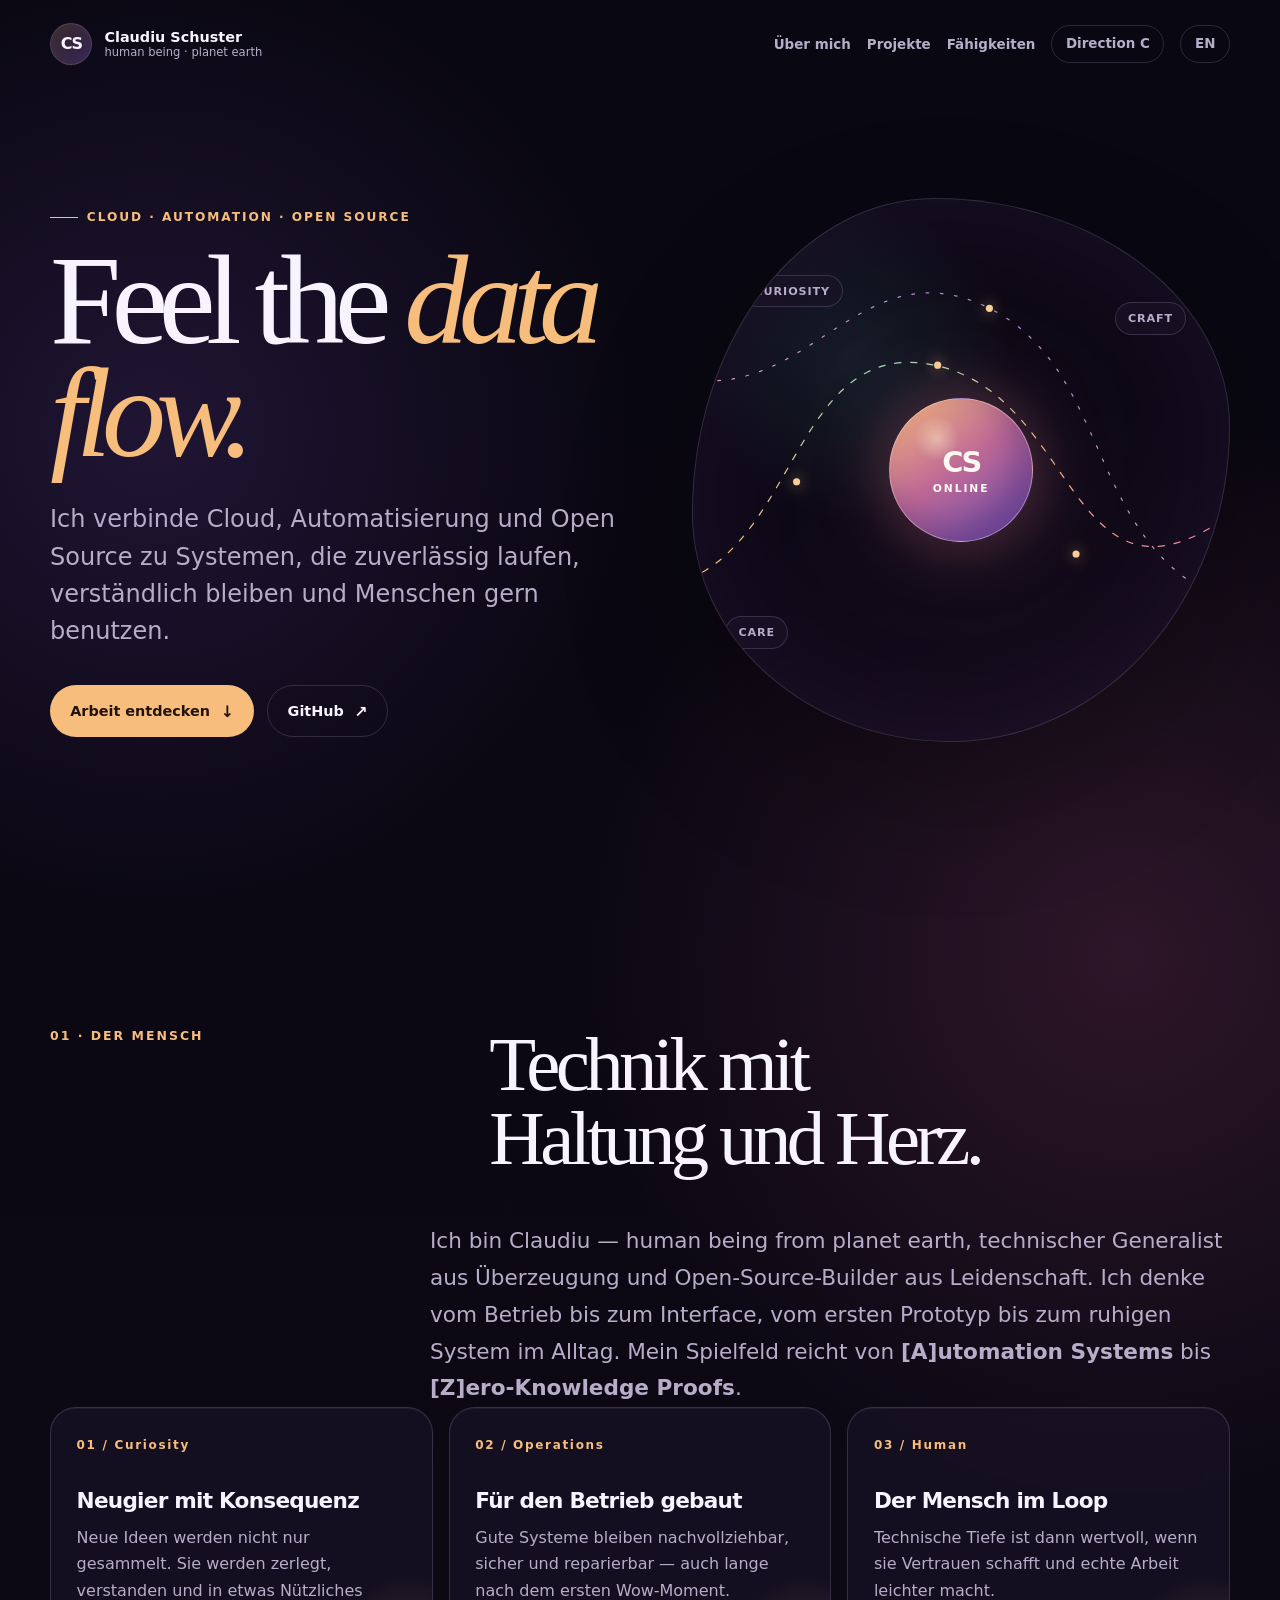
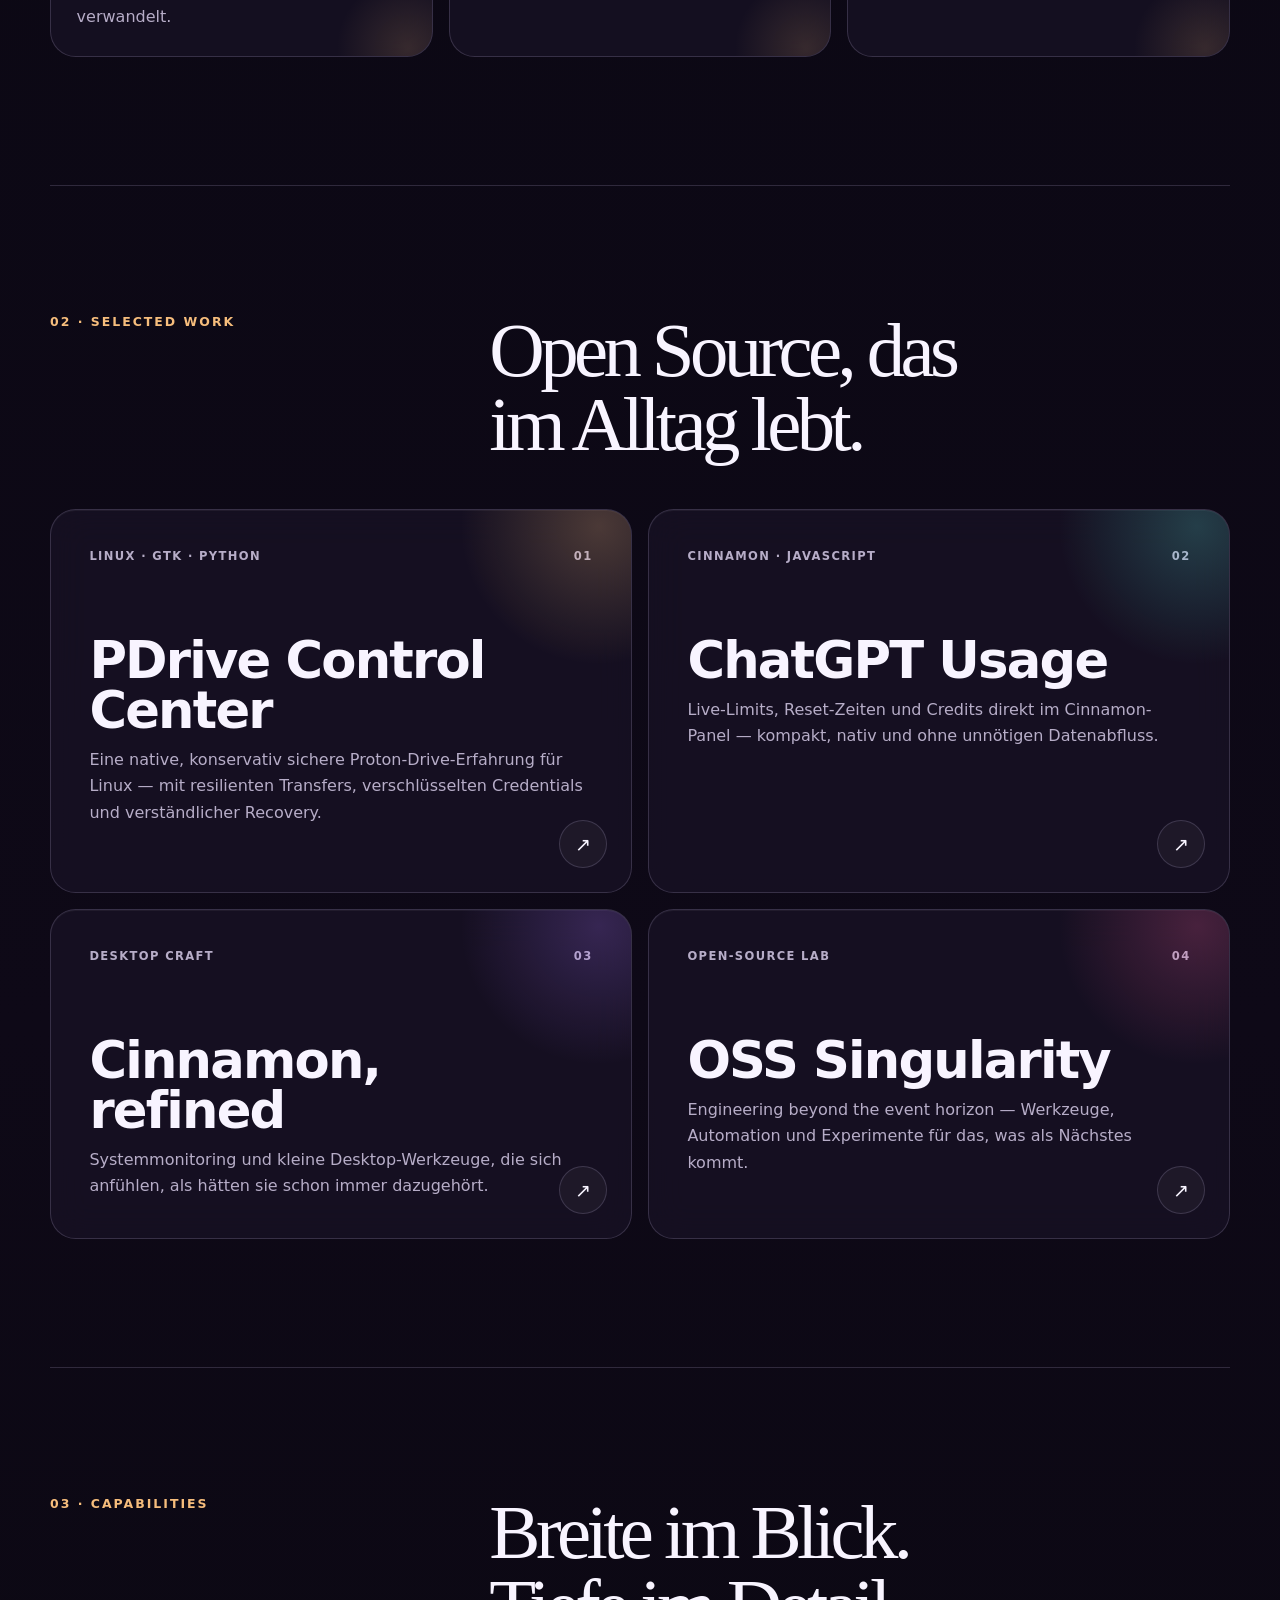
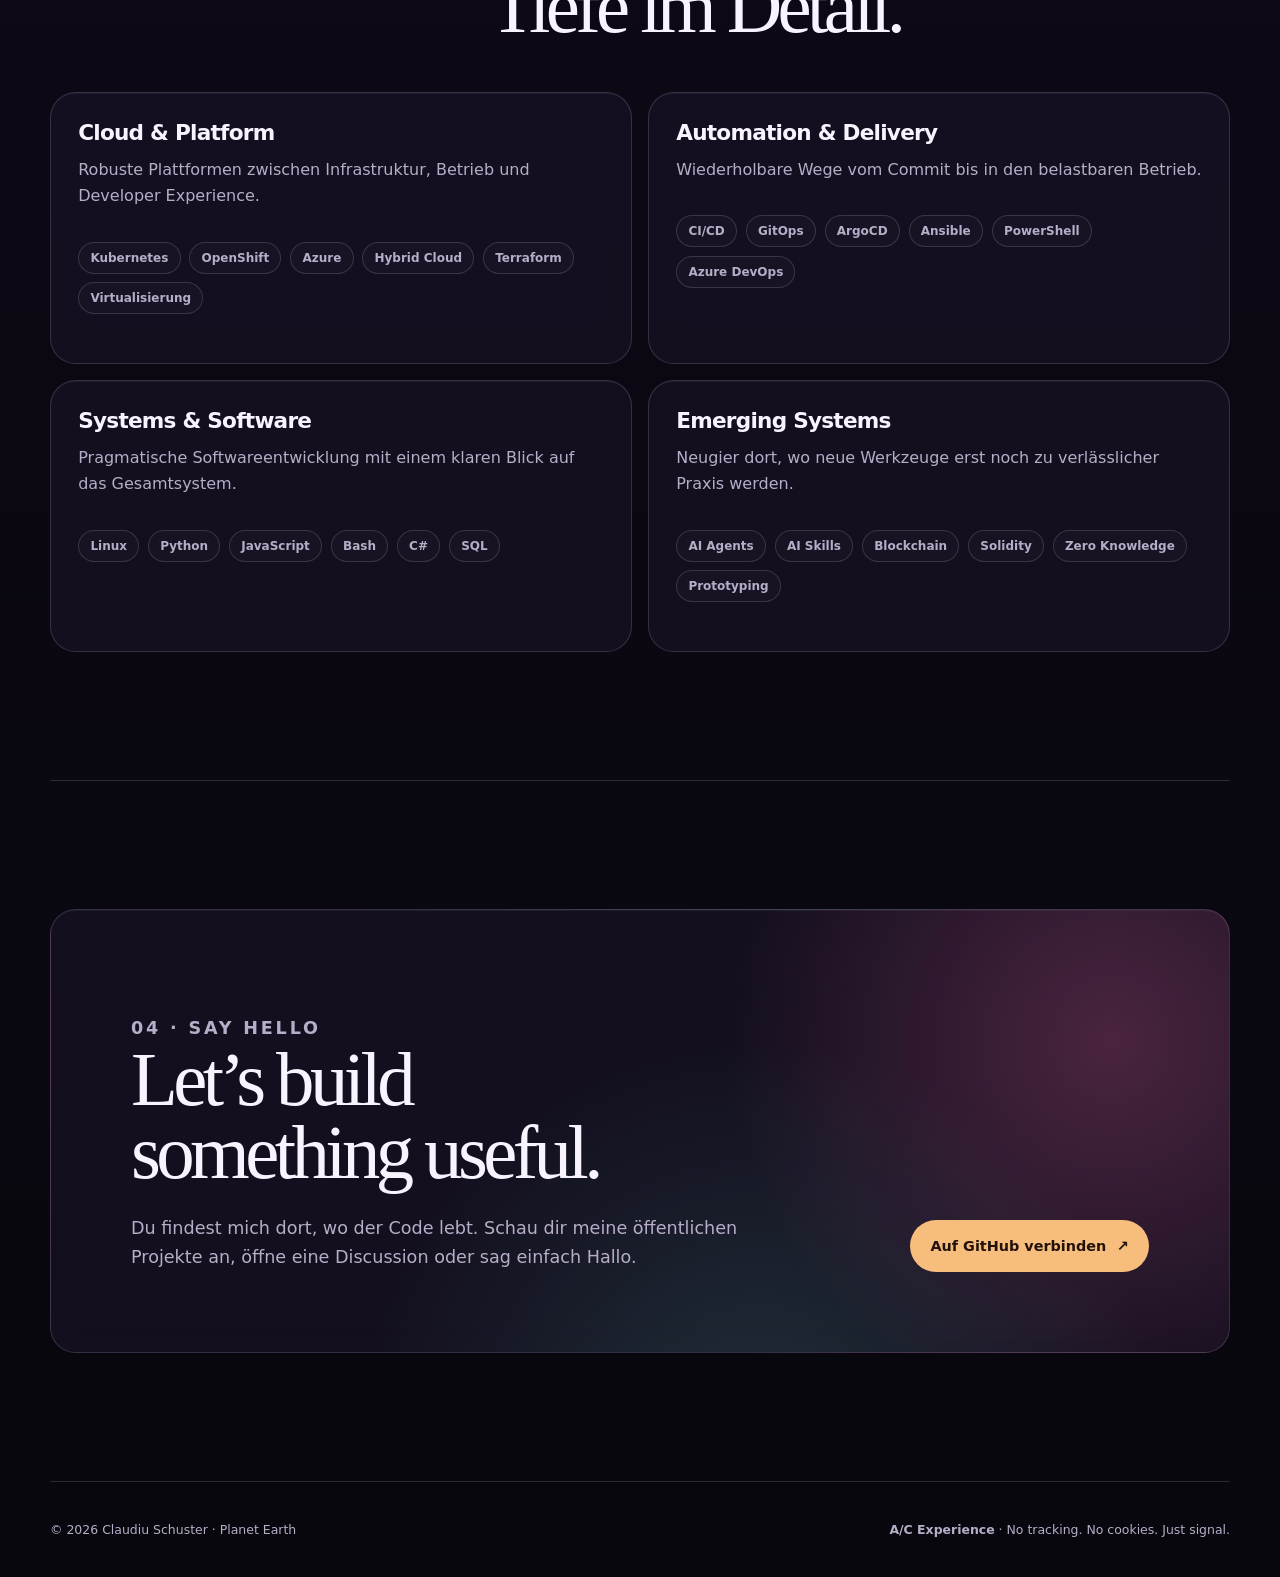
==== concepts/atelier/index.html @ db0afeab "feat: launch dual-world personal site" ====
<!doctype html>
<html lang="de">
  <head>
    <meta charset="utf-8">
    <meta name="viewport" content="width=device-width, initial-scale=1">
    <meta name="description" content="Claudiu Schuster verbindet Cloud, Automation und Open Source mit technischer Tiefe und menschlicher Neugier.">
    <title>Claudiu Schuster — Feel the data flow</title>
    <link rel="stylesheet" href="../../assets/base.css">
    <link rel="stylesheet" href="atelier.css">
  </head>
  <body>
    <a class="skip-link" href="#main">Zum Inhalt springen</a>
    <header class="site-header site-shell">
      <a class="brand" href="./" aria-label="Claudiu Schuster — Startseite">
        <span class="brand-mark">CS</span>
        <span class="brand-copy"><strong>Claudiu Schuster</strong><span>human being · planet earth</span></span>
      </a>
      <nav class="site-nav" aria-label="Hauptnavigation">
        <ul class="nav-links">
          <li><a href="#about">Über mich</a></li>
          <li><a href="#work">Projekte</a></li>
          <li><a href="#capabilities">Fähigkeiten</a></li>
        </ul>
        <ul class="nav-actions">
          <li><a class="concept-link" href="../prismatic/">Direction C</a></li>
          <li><a class="language-link" href="en.html" lang="en" hreflang="en">EN</a></li>
        </ul>
      </nav>
    </header>

    <main id="main">
      <section class="hero site-shell" aria-labelledby="hero-title">
        <div class="hero-copy">
          <p class="eyebrow">Cloud · Automation · Open Source</p>
          <h1 id="hero-title">Feel the <em>data flow.</em></h1>
          <p class="hero-lead">Ich verbinde Cloud, Automatisierung und Open Source zu Systemen, die zuverlässig laufen, verständlich bleiben und Menschen gern benutzen.</p>
          <div class="hero-actions">
            <a class="button button-primary" href="#work">Arbeit entdecken <span class="button-arrow" aria-hidden="true">↓</span></a>
            <a class="button" href="https://github.com/ClaudiuSchuster">GitHub <span class="button-arrow" aria-hidden="true">↗</span></a>
          </div>
        </div>
        <div class="flow-canvas" aria-hidden="true">
          <svg viewBox="0 0 600 600" preserveAspectRatio="none" aria-hidden="true">
            <defs>
              <linearGradient id="atelierGradientOne" x1="0" y1="0" x2="1" y2="1"><stop offset="0" stop-color="#70eadf"/><stop offset="0.48" stop-color="#f6bd7c"/><stop offset="1" stop-color="#ee6da9"/></linearGradient>
              <linearGradient id="atelierGradientTwo" x1="1" y1="0" x2="0" y2="1"><stop offset="0" stop-color="#9a72e8"/><stop offset="1" stop-color="#f6bd7c"/></linearGradient>
            </defs>
            <path class="flow-line flow-line-one" d="M-40 430 C120 410 105 145 275 185 S420 520 650 310"/>
            <path class="flow-line flow-line-two" d="M-50 185 C120 260 175 45 330 120 S430 420 650 460"/>
            <circle class="flow-node" cx="116" cy="313" r="4"/><circle class="flow-node" cx="274" cy="184" r="4"/><circle class="flow-node" cx="429" cy="393" r="4"/><circle class="flow-node" cx="332" cy="121" r="4"/>
          </svg>
          <div class="signal-core"><div><strong>CS</strong><span>online</span></div></div>
          <span class="signal-tag">systems</span><span class="signal-tag">curiosity</span><span class="signal-tag">craft</span><span class="signal-tag">care</span>
        </div>
      </section>

      <section class="section site-shell" id="about" aria-labelledby="about-title">
        <div class="section-header">
          <p class="section-kicker">01 · Der Mensch</p>
          <h2 id="about-title">Technik mit Haltung und Herz.</h2>
        </div>
        <p class="section-intro">Ich bin Claudiu — human being from planet earth, technischer Generalist aus Überzeugung und Open-Source-Builder aus Leidenschaft. Ich denke vom Betrieb bis zum Interface, vom ersten Prototyp bis zum ruhigen System im Alltag. Mein Spielfeld reicht von <strong>[A]utomation Systems</strong> bis <strong>[Z]ero-Knowledge Proofs</strong>.</p>
        <div class="about-grid">
          <article class="principle"><span class="principle-number">01 / Curiosity</span><h3>Neugier mit Konsequenz</h3><p>Neue Ideen werden nicht nur gesammelt. Sie werden zerlegt, verstanden und in etwas Nützliches verwandelt.</p></article>
          <article class="principle"><span class="principle-number">02 / Operations</span><h3>Für den Betrieb gebaut</h3><p>Gute Systeme bleiben nachvollziehbar, sicher und reparierbar — auch lange nach dem ersten Wow-Moment.</p></article>
          <article class="principle"><span class="principle-number">03 / Human</span><h3>Der Mensch im Loop</h3><p>Technische Tiefe ist dann wertvoll, wenn sie Vertrauen schafft und echte Arbeit leichter macht.</p></article>
        </div>
      </section>

      <section class="section site-shell" id="work" aria-labelledby="work-title">
        <div class="section-header">
          <p class="section-kicker">02 · Selected work</p>
          <h2 id="work-title">Open Source, das im Alltag lebt.</h2>
        </div>
        <div class="project-grid">
          <a class="project-card" href="https://github.com/oss-singularity/proton-drive-linux"><span class="project-meta"><span>Linux · GTK · Python</span><span>01</span></span><h3>PDrive Control Center</h3><p>Eine native, konservativ sichere Proton-Drive-Erfahrung für Linux — mit resilienten Transfers, verschlüsselten Credentials und verständlicher Recovery.</p><span class="project-link" aria-hidden="true">↗</span></a>
          <a class="project-card" href="https://github.com/oss-singularity/cinnamon-chatgpt-usage"><span class="project-meta"><span>Cinnamon · JavaScript</span><span>02</span></span><h3>ChatGPT Usage</h3><p>Live-Limits, Reset-Zeiten und Credits direkt im Cinnamon-Panel — kompakt, nativ und ohne unnötigen Datenabfluss.</p><span class="project-link" aria-hidden="true">↗</span></a>
          <a class="project-card" href="https://github.com/oss-singularity/cinnamon-system-monitor"><span class="project-meta"><span>Desktop craft</span><span>03</span></span><h3>Cinnamon, refined</h3><p>Systemmonitoring und kleine Desktop-Werkzeuge, die sich anfühlen, als hätten sie schon immer dazugehört.</p><span class="project-link" aria-hidden="true">↗</span></a>
          <a class="project-card" href="https://github.com/oss-singularity"><span class="project-meta"><span>Open-source lab</span><span>04</span></span><h3>OSS Singularity</h3><p>Engineering beyond the event horizon — Werkzeuge, Automation und Experimente für das, was als Nächstes kommt.</p><span class="project-link" aria-hidden="true">↗</span></a>
        </div>
      </section>

      <section class="section site-shell" id="capabilities" aria-labelledby="capabilities-title">
        <div class="section-header"><p class="section-kicker">03 · Capabilities</p><h2 id="capabilities-title">Breite im Blick. Tiefe im Detail.</h2></div>
        <div class="capability-grid">
          <article class="capability-card"><h3>Cloud & Platform</h3><p>Robuste Plattformen zwischen Infrastruktur, Betrieb und Developer Experience.</p><ul class="tag-list"><li>Kubernetes</li><li>OpenShift</li><li>Azure</li><li>Hybrid Cloud</li><li>Terraform</li><li>Virtualisierung</li></ul></article>
          <article class="capability-card"><h3>Automation & Delivery</h3><p>Wiederholbare Wege vom Commit bis in den belastbaren Betrieb.</p><ul class="tag-list"><li>CI/CD</li><li>GitOps</li><li>ArgoCD</li><li>Ansible</li><li>PowerShell</li><li>Azure DevOps</li></ul></article>
          <article class="capability-card"><h3>Systems & Software</h3><p>Pragmatische Softwareentwicklung mit einem klaren Blick auf das Gesamtsystem.</p><ul class="tag-list"><li>Linux</li><li>Python</li><li>JavaScript</li><li>Bash</li><li>C#</li><li>SQL</li></ul></article>
          <article class="capability-card"><h3>Emerging Systems</h3><p>Neugier dort, wo neue Werkzeuge erst noch zu verlässlicher Praxis werden.</p><ul class="tag-list"><li>AI Agents</li><li>AI Skills</li><li>Blockchain</li><li>Solidity</li><li>Zero Knowledge</li><li>Prototyping</li></ul></article>
        </div>
      </section>

      <section class="section site-shell" id="contact" aria-labelledby="contact-title">
        <div class="contact-card"><div><p class="section-kicker">04 · Say hello</p><h2 id="contact-title">Let’s build something useful.</h2><p>Du findest mich dort, wo der Code lebt. Schau dir meine öffentlichen Projekte an, öffne eine Discussion oder sag einfach Hallo.</p></div><a class="button button-primary" href="https://github.com/ClaudiuSchuster">Auf GitHub verbinden <span aria-hidden="true">↗</span></a></div>
      </section>
    </main>

    <footer class="site-footer site-shell"><span>© 2026 Claudiu Schuster · Planet Earth</span><span><a href="../../">A/C Experience</a> · No tracking. No cookies. Just signal.</span></footer>
  </body>
</html>
---- assets/base.css ----
:root {
  color-scheme: dark;
  font-family: Inter, ui-sans-serif, system-ui, -apple-system, BlinkMacSystemFont, "Segoe UI", sans-serif;
  font-synthesis: none;
  text-rendering: optimizeLegibility;
}

* {
  box-sizing: border-box;
}

html {
  scroll-behavior: smooth;
}

body {
  margin: 0;
  min-width: 320px;
  min-height: 100vh;
}

a {
  color: inherit;
}

button,
a {
  -webkit-tap-highlight-color: transparent;
}

:focus-visible {
  outline: 3px solid var(--focus);
  outline-offset: 4px;
}

.skip-link {
  position: fixed;
  z-index: 100;
  top: 1rem;
  left: 1rem;
  padding: 0.75rem 1rem;
  transform: translateY(-200%);
  border-radius: 999px;
  background: var(--surface-strong);
  color: var(--text);
}

.skip-link:focus {
  transform: translateY(0);
}

.site-shell {
  width: min(1180px, calc(100% - 2rem));
  margin-inline: auto;
}

.site-header {
  position: relative;
  z-index: 20;
  display: flex;
  align-items: center;
  justify-content: space-between;
  gap: 1rem;
  min-height: 5.5rem;
}

.brand {
  display: inline-flex;
  align-items: center;
  gap: 0.75rem;
  text-decoration: none;
}

.brand-mark {
  display: grid;
  width: 2.65rem;
  aspect-ratio: 1;
  place-items: center;
  border-radius: 50%;
  font-weight: 800;
  letter-spacing: -0.08em;
}

.brand-copy {
  display: grid;
  gap: 0.05rem;
}

.brand-copy strong {
  font-size: 0.9rem;
}

.brand-copy span {
  color: var(--muted);
  font-size: 0.72rem;
}

.site-nav,
.nav-links,
.nav-actions {
  display: flex;
  align-items: center;
  gap: 1rem;
}

.nav-links,
.nav-actions {
  margin: 0;
  padding: 0;
  list-style: none;
}

.nav-links a,
.nav-actions a {
  font-size: 0.84rem;
  font-weight: 700;
  text-decoration: none;
}

.language-link,
.concept-link {
  display: inline-flex;
  min-height: 2.4rem;
  align-items: center;
  justify-content: center;
  padding-inline: 0.85rem;
  border: 1px solid var(--line);
  border-radius: 999px;
}

.eyebrow {
  display: inline-flex;
  align-items: center;
  gap: 0.55rem;
  margin: 0 0 1.25rem;
  color: var(--accent);
  font-size: 0.76rem;
  font-weight: 800;
  letter-spacing: 0.16em;
  text-transform: uppercase;
}

.eyebrow::before {
  width: 1.75rem;
  height: 1px;
  background: currentColor;
  content: "";
}

.hero {
  display: grid;
  min-height: calc(100vh - 5.5rem);
  align-items: center;
  gap: 3rem;
  padding-block: 4rem 7rem;
}

.hero-copy h1 {
  max-width: 10ch;
  margin: 0;
  font-size: clamp(4.2rem, 10vw, 8.6rem);
  font-weight: 750;
  letter-spacing: -0.075em;
  line-height: 0.88;
}

.hero-lead {
  max-width: 37rem;
  margin: 2rem 0 0;
  color: var(--muted);
  font-size: clamp(1.15rem, 2vw, 1.5rem);
  line-height: 1.55;
}

.hero-actions {
  display: flex;
  flex-wrap: wrap;
  gap: 0.85rem;
  margin-top: 2.2rem;
}

.button {
  display: inline-flex;
  min-height: 3.25rem;
  align-items: center;
  justify-content: center;
  gap: 0.65rem;
  padding: 0.75rem 1.2rem;
  border: 1px solid var(--line);
  border-radius: 999px;
  font-size: 0.9rem;
  font-weight: 800;
  text-decoration: none;
}

.button-primary {
  border-color: transparent;
  background: var(--accent);
  color: var(--accent-ink);
}

.button-arrow {
  font-size: 1.1em;
}

.flow-canvas {
  position: relative;
  min-height: 34rem;
  overflow: hidden;
}

.flow-canvas svg {
  position: absolute;
  inset: 0;
  width: 100%;
  height: 100%;
  overflow: hidden;
}

.signal-core {
  position: absolute;
  z-index: 2;
  display: grid;
  width: 9rem;
  aspect-ratio: 1;
  place-items: center;
  border-radius: 50%;
  text-align: center;
}

.signal-core strong {
  display: block;
  font-size: 1.8rem;
  letter-spacing: -0.08em;
}

.signal-core span {
  display: block;
  margin-top: 0.15rem;
  font-size: 0.67rem;
  font-weight: 800;
  letter-spacing: 0.18em;
  text-transform: uppercase;
}

.signal-tag {
  position: absolute;
  z-index: 3;
  padding: 0.55rem 0.75rem;
  border: 1px solid var(--line);
  border-radius: 999px;
  background: var(--surface);
  color: var(--muted);
  font-size: 0.7rem;
  font-weight: 800;
  letter-spacing: 0.08em;
  text-transform: uppercase;
}

.section {
  padding-block: clamp(5rem, 10vw, 9rem);
}

.section-header {
  display: grid;
  grid-template-columns: minmax(0, 0.55fr) minmax(0, 1fr);
  gap: 2rem;
  align-items: start;
  margin-bottom: 3rem;
}

.section-kicker {
  margin: 0;
  color: var(--accent);
  font-size: 0.78rem;
  font-weight: 850;
  letter-spacing: 0.16em;
  text-transform: uppercase;
}

.section-header h2,
.contact-card h2 {
  max-width: 14ch;
  margin: 0;
  font-size: clamp(2.6rem, 6vw, 5.4rem);
  letter-spacing: -0.06em;
  line-height: 0.96;
}

.section-intro {
  max-width: 50rem;
  margin: 2rem 0 0 auto;
  color: var(--muted);
  font-size: clamp(1.1rem, 2vw, 1.35rem);
  line-height: 1.7;
}

.about-grid,
.project-grid,
.capability-grid {
  display: grid;
  gap: 1rem;
}

.about-grid {
  grid-template-columns: repeat(3, 1fr);
}

.principle,
.project-card,
.capability-card,
.contact-card {
  position: relative;
  overflow: hidden;
  border: 1px solid var(--line);
  background: var(--surface);
}

.principle {
  min-height: 15rem;
  padding: 1.6rem;
}

.principle-number {
  color: var(--accent);
  font-size: 0.75rem;
  font-weight: 850;
  letter-spacing: 0.14em;
}

.principle h3,
.project-card h3,
.capability-card h3 {
  margin: 2.2rem 0 0.75rem;
  font-size: 1.35rem;
  letter-spacing: -0.035em;
}

.principle p,
.project-card p,
.capability-card p,
.contact-card p {
  margin: 0;
  color: var(--muted);
  line-height: 1.65;
}

.project-grid {
  grid-template-columns: repeat(12, 1fr);
}

.project-card {
  grid-column: span 6;
  min-height: 24rem;
  padding: clamp(1.5rem, 4vw, 2.4rem);
  text-decoration: none;
}

.project-card:nth-child(3),
.project-card:nth-child(4) {
  grid-column: span 6;
  min-height: 20rem;
}

.project-meta {
  display: flex;
  justify-content: space-between;
  gap: 1rem;
  color: var(--muted);
  font-size: 0.72rem;
  font-weight: 800;
  letter-spacing: 0.12em;
  text-transform: uppercase;
}

.project-card h3 {
  max-width: 12ch;
  margin-top: 4.5rem;
  font-size: clamp(2rem, 4vw, 3.6rem);
  line-height: 0.98;
}

.project-card p {
  max-width: 36rem;
}

.project-link {
  position: absolute;
  right: 1.5rem;
  bottom: 1.5rem;
  display: grid;
  width: 3rem;
  aspect-ratio: 1;
  place-items: center;
  border: 1px solid var(--line);
  border-radius: 50%;
  font-size: 1.2rem;
}

.capability-grid {
  grid-template-columns: repeat(2, 1fr);
}

.capability-card {
  min-height: 17rem;
  padding: 1.7rem;
}

.capability-card h3 {
  margin-top: 0;
}

.tag-list {
  display: flex;
  flex-wrap: wrap;
  gap: 0.55rem;
  margin: 2rem 0 0;
  padding: 0;
  list-style: none;
}

.tag-list li {
  padding: 0.5rem 0.7rem;
  border: 1px solid var(--line);
  border-radius: 999px;
  color: var(--muted);
  font-size: 0.75rem;
  font-weight: 750;
}

.contact-card {
  display: grid;
  grid-template-columns: minmax(0, 1fr) auto;
  align-items: end;
  gap: 2rem;
  padding: clamp(2rem, 7vw, 5rem);
}

.contact-card p {
  max-width: 42rem;
  margin-top: 1.5rem;
  font-size: 1.1rem;
}

.site-footer {
  display: flex;
  justify-content: space-between;
  gap: 1rem;
  padding-block: 2.5rem;
  color: var(--muted);
  font-size: 0.78rem;
}

.site-footer a {
  font-weight: 800;
  text-decoration: none;
}

@media (max-width: 880px) {
  .site-header {
    align-items: flex-start;
    padding-block: 1rem;
  }

  .nav-links {
    display: none;
  }

  .hero {
    grid-template-columns: 1fr;
    padding-top: 5rem;
  }

  .flow-canvas {
    min-height: 26rem;
  }

  .section-header,
  .contact-card {
    grid-template-columns: 1fr;
  }

  .about-grid,
  .capability-grid {
    grid-template-columns: 1fr;
  }
}

@media (max-width: 620px) {
  .site-shell {
    width: min(100% - 1.25rem, 1180px);
  }

  .brand-copy,
  .concept-link {
    display: none;
  }

  .site-nav,
  .nav-actions {
    gap: 0.5rem;
  }

  .hero-copy h1 {
    font-size: clamp(3.8rem, 21vw, 6rem);
  }

  .project-grid {
    display: grid;
    grid-template-columns: 1fr;
  }

  .project-card,
  .project-card:nth-child(3),
  .project-card:nth-child(4) {
    grid-column: auto;
    min-height: 22rem;
  }

  .site-footer {
    flex-direction: column;
  }
}

@media (prefers-reduced-motion: reduce) {
  html {
    scroll-behavior: auto;
  }

  *,
  *::before,
  *::after {
    animation-duration: 0.01ms;
    animation-iteration-count: 1;
    transition-duration: 0.01ms;
  }
}
---- concepts/atelier/atelier.css ----
:root {
  --bg: #090711;
  --surface: rgb(26 20 39 / 68%);
  --surface-strong: #20172f;
  --text: #f8f4ff;
  --muted: #b7adc8;
  --line: rgb(224 206 255 / 17%);
  --accent: #f6bd7c;
  --accent-ink: #23120c;
  --focus: #73efe2;
  color-scheme: dark;
}

body {
  overflow-x: hidden;
  background:
    radial-gradient(circle at 12% 9%, rgb(127 79 196 / 19%), transparent 30rem),
    radial-gradient(circle at 88% 20%, rgb(241 103 162 / 15%), transparent 34rem),
    linear-gradient(180deg, #090711 0%, #0e0917 55%, #08070d 100%);
  color: var(--text);
}

body::before {
  position: fixed;
  z-index: -1;
  inset: 0;
  opacity: 0.16;
  background-image: linear-gradient(rgb(255 255 255 / 5%) 1px, transparent 1px), linear-gradient(90deg, rgb(255 255 255 / 5%) 1px, transparent 1px);
  background-size: 4rem 4rem;
  mask-image: radial-gradient(circle at 50% 25%, black, transparent 70%);
  content: "";
}

.brand-mark {
  border: 1px solid var(--line);
  background: linear-gradient(135deg, rgb(246 189 124 / 18%), rgb(144 92 232 / 28%));
  box-shadow: inset 0 0 1.2rem rgb(255 255 255 / 5%);
}

.nav-links a,
.nav-actions a {
  color: var(--muted);
}

.nav-links a:hover,
.nav-actions a:hover {
  color: var(--text);
}

.hero {
  grid-template-columns: minmax(0, 1.05fr) minmax(25rem, 0.95fr);
}

.hero-copy h1,
.section-header h2,
.contact-card h2 {
  font-family: "Iowan Old Style", "Palatino Linotype", Palatino, Georgia, serif;
  font-weight: 500;
}

.hero-copy h1 em {
  color: var(--accent);
  font-weight: inherit;
}

.flow-canvas {
  border: 1px solid var(--line);
  border-radius: 45% 55% 52% 48% / 58% 42% 58% 42%;
  background:
    radial-gradient(circle at 50% 50%, rgb(236 167 120 / 14%), transparent 28%),
    radial-gradient(circle at 30% 30%, rgb(109 229 215 / 9%), transparent 30%),
    rgb(17 12 27 / 66%);
  box-shadow: inset 0 0 7rem rgb(131 83 191 / 10%), 0 3rem 8rem rgb(0 0 0 / 28%);
  animation: breathe 9s ease-in-out infinite alternate;
}

.flow-line {
  fill: none;
  stroke-linecap: round;
  stroke-width: 1.35;
}

.flow-line-one {
  stroke: url(#atelierGradientOne);
  stroke-dasharray: 7 11;
  animation: flow 16s linear infinite;
}

.flow-line-two {
  stroke: url(#atelierGradientTwo);
  stroke-dasharray: 3 13;
  animation: flow-reverse 21s linear infinite;
}

.flow-node {
  fill: #f9ce99;
  filter: drop-shadow(0 0 8px rgb(246 189 124 / 78%));
}

.signal-core {
  top: 50%;
  left: 50%;
  border: 1px solid rgb(255 255 255 / 28%);
  background:
    radial-gradient(circle at 33% 28%, rgb(255 243 207 / 45%), transparent 16%),
    linear-gradient(145deg, #f5b77b, #be6997 48%, #6d4fb5);
  box-shadow: 0 0 5rem rgb(218 108 152 / 32%), inset -1rem -1rem 2rem rgb(51 22 87 / 32%);
  color: #fff9f2;
  transform: translate(-50%, -50%);
}

.signal-tag:nth-of-type(2) {
  top: 14%;
  left: 9%;
}

.signal-tag:nth-of-type(3) {
  top: 19%;
  right: 8%;
}

.signal-tag:nth-of-type(4) {
  bottom: 17%;
  left: 6%;
}

.signal-tag:nth-of-type(5) {
  right: 7%;
  bottom: 12%;
}

.section + .section {
  border-top: 1px solid var(--line);
}

.principle,
.project-card,
.capability-card,
.contact-card {
  border-radius: 1.6rem;
  backdrop-filter: blur(18px);
  box-shadow: inset 0 1px rgb(255 255 255 / 5%);
}

.principle::after {
  position: absolute;
  right: -3rem;
  bottom: -4rem;
  width: 9rem;
  aspect-ratio: 1;
  border-radius: 50%;
  background: radial-gradient(circle, rgb(246 189 124 / 15%), transparent 70%);
  content: "";
}

.project-card {
  transition: transform 260ms ease, border-color 260ms ease, background 260ms ease;
}

.project-card:hover {
  border-color: rgb(246 189 124 / 44%);
  background: rgb(35 25 51 / 78%);
  transform: translateY(-0.35rem);
}

.project-card::before {
  position: absolute;
  top: -8rem;
  right: -7rem;
  width: 18rem;
  aspect-ratio: 1;
  border-radius: 50%;
  background: radial-gradient(circle, var(--project-glow, rgb(246 189 124 / 24%)), transparent 68%);
  content: "";
}

.project-card:nth-child(2) {
  --project-glow: rgb(91 226 215 / 22%);
}

.project-card:nth-child(3) {
  --project-glow: rgb(160 108 240 / 24%);
}

.project-card:nth-child(4) {
  --project-glow: rgb(239 91 155 / 23%);
}

.project-link {
  background: rgb(255 255 255 / 4%);
}

.tag-list li {
  background: rgb(255 255 255 / 2%);
}

.contact-card {
  background:
    radial-gradient(circle at 90% 30%, rgb(236 102 161 / 25%), transparent 24rem),
    radial-gradient(circle at 60% 120%, rgb(103 222 211 / 15%), transparent 25rem),
    var(--surface);
}

.site-footer {
  border-top: 1px solid var(--line);
}

@keyframes flow {
  to {
    stroke-dashoffset: -180;
  }
}

@keyframes flow-reverse {
  to {
    stroke-dashoffset: 180;
  }
}

@keyframes breathe {
  from {
    border-radius: 45% 55% 52% 48% / 58% 42% 58% 42%;
  }

  to {
    border-radius: 53% 47% 43% 57% / 44% 57% 43% 56%;
  }
}

@media (max-width: 880px) {
  .hero {
    grid-template-columns: 1fr;
  }
}
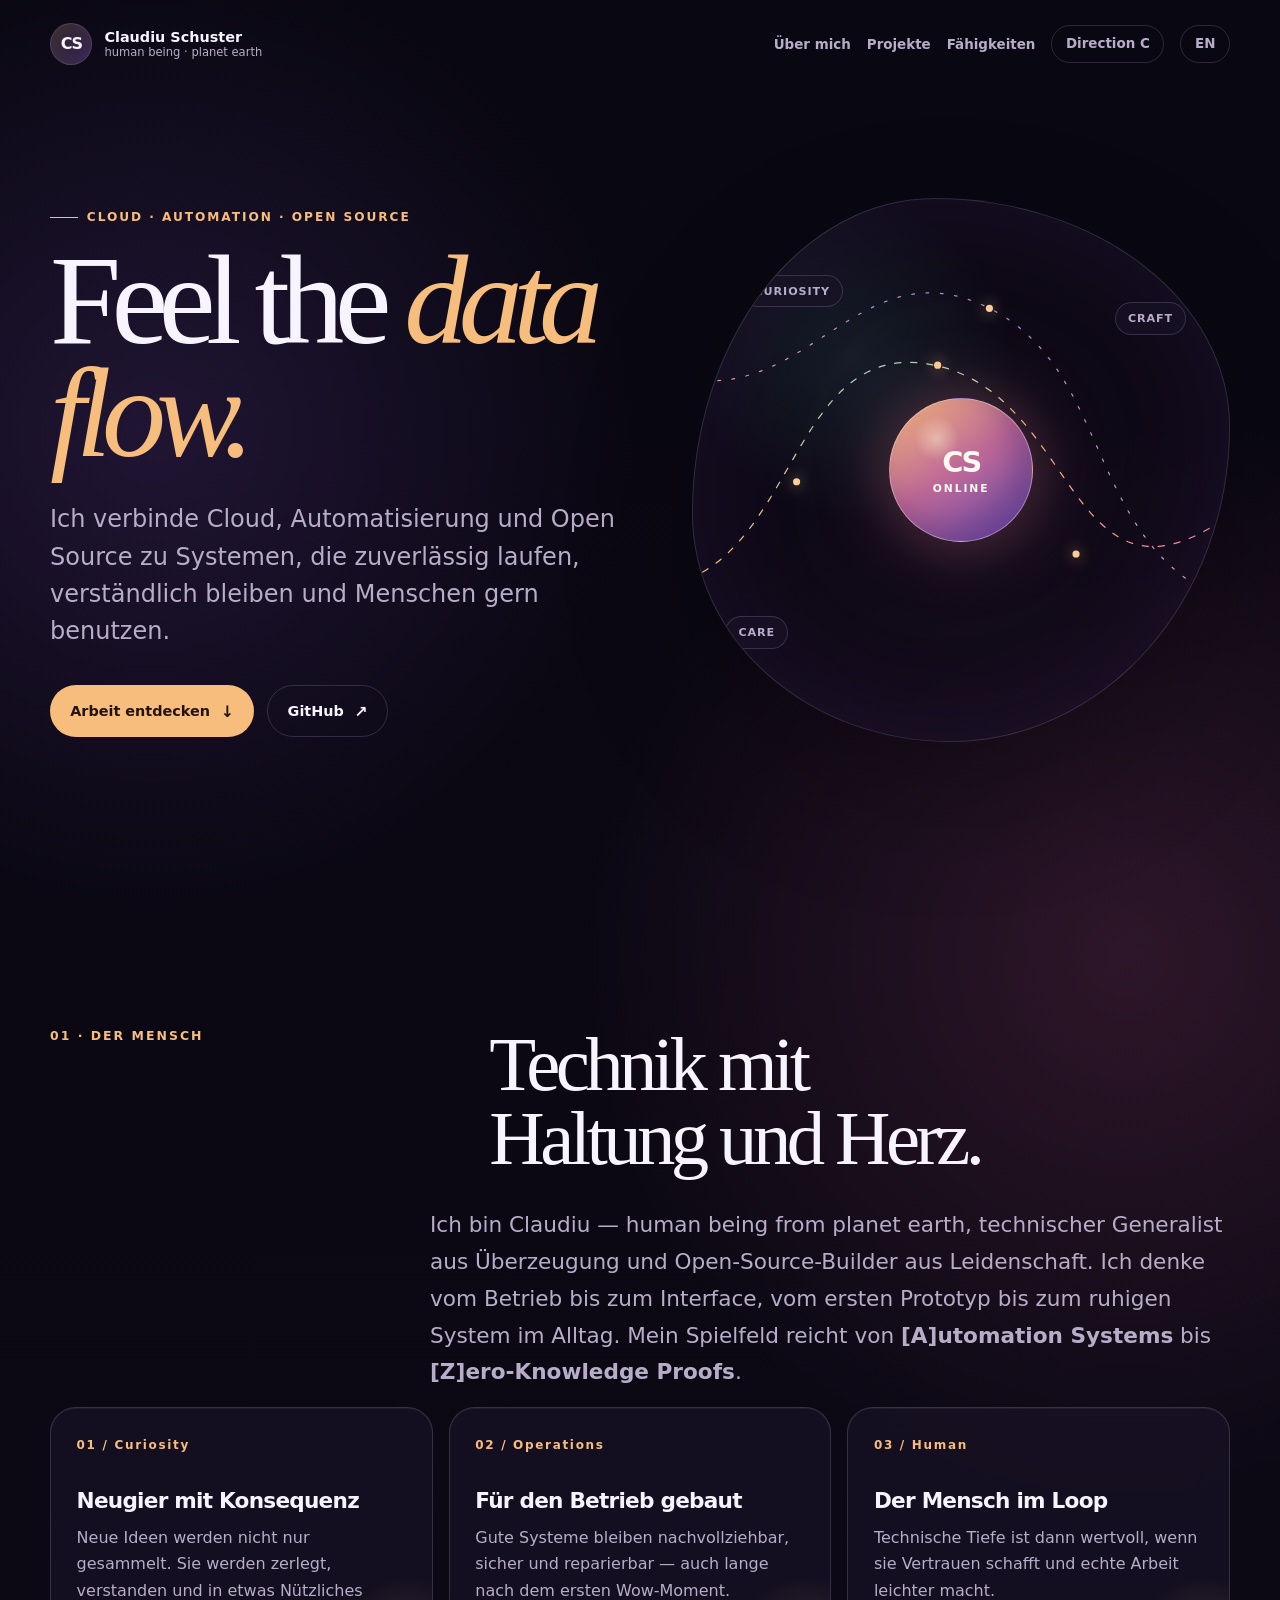
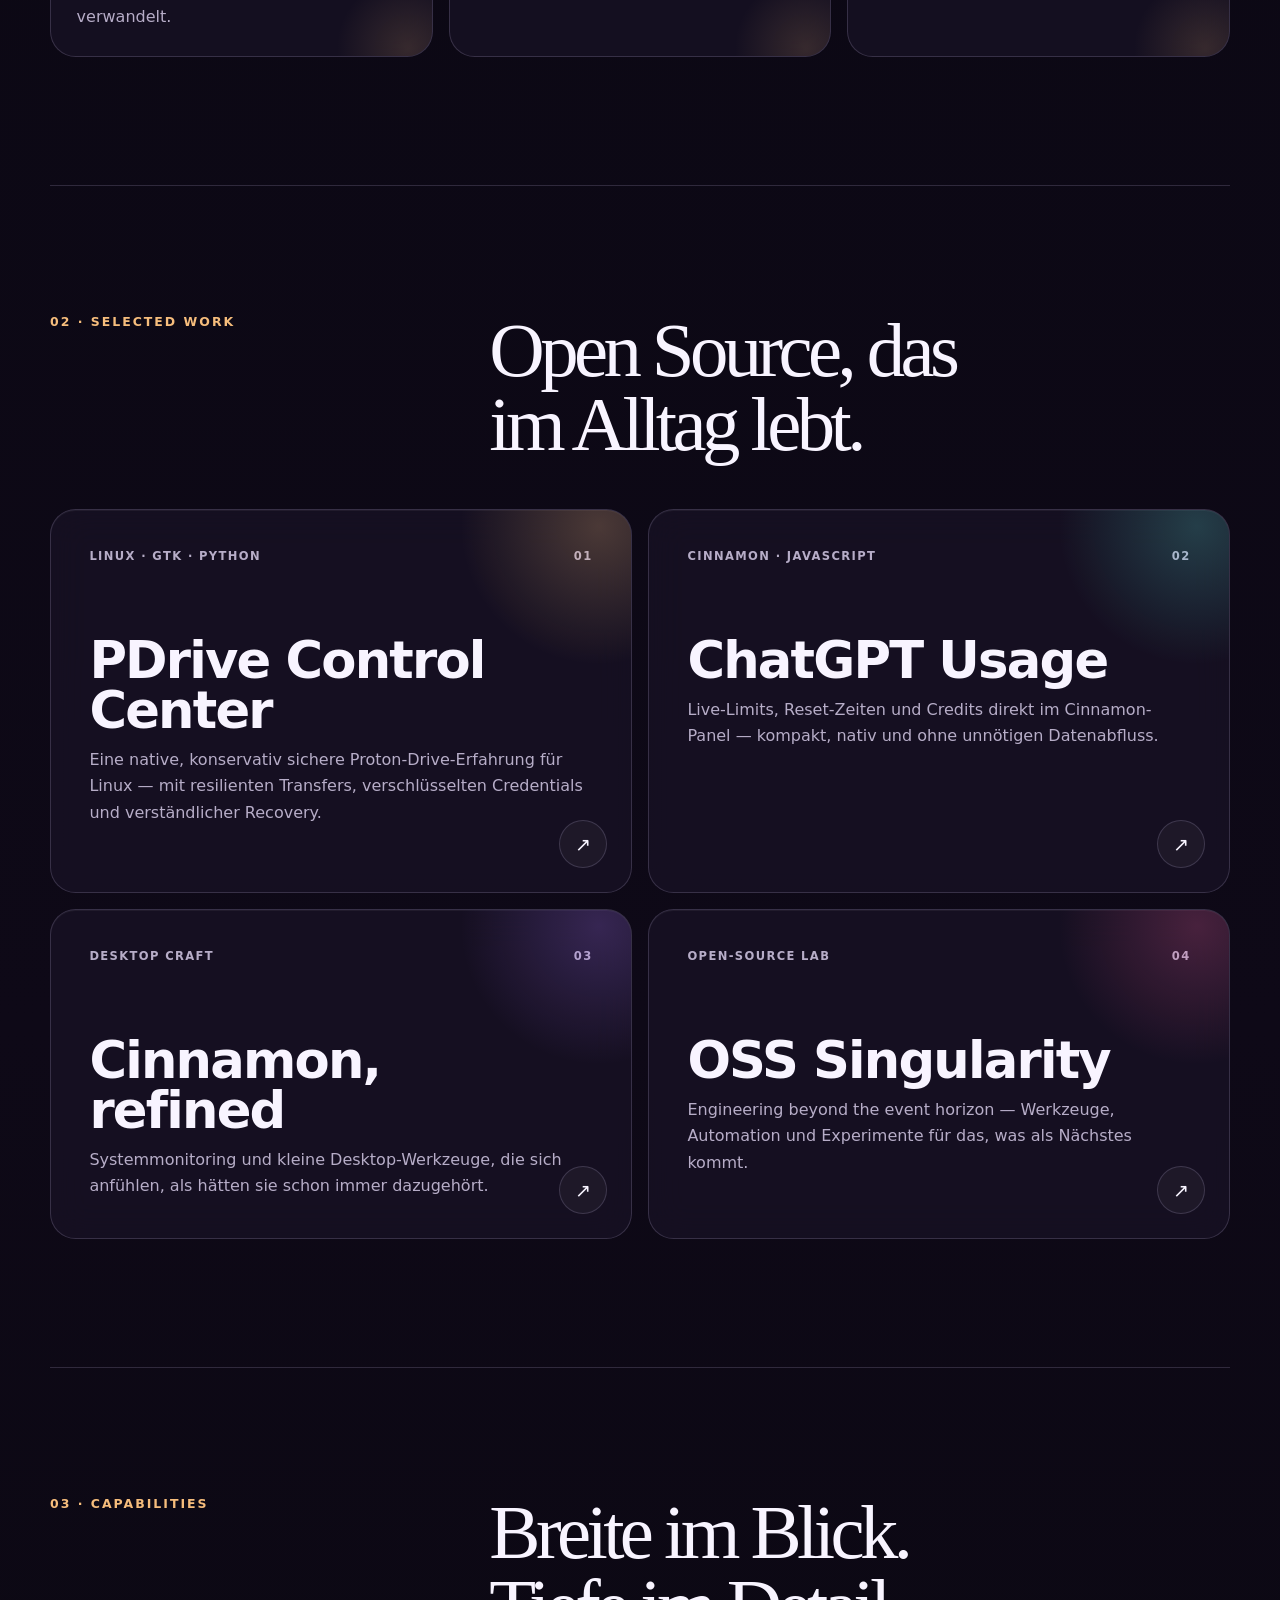
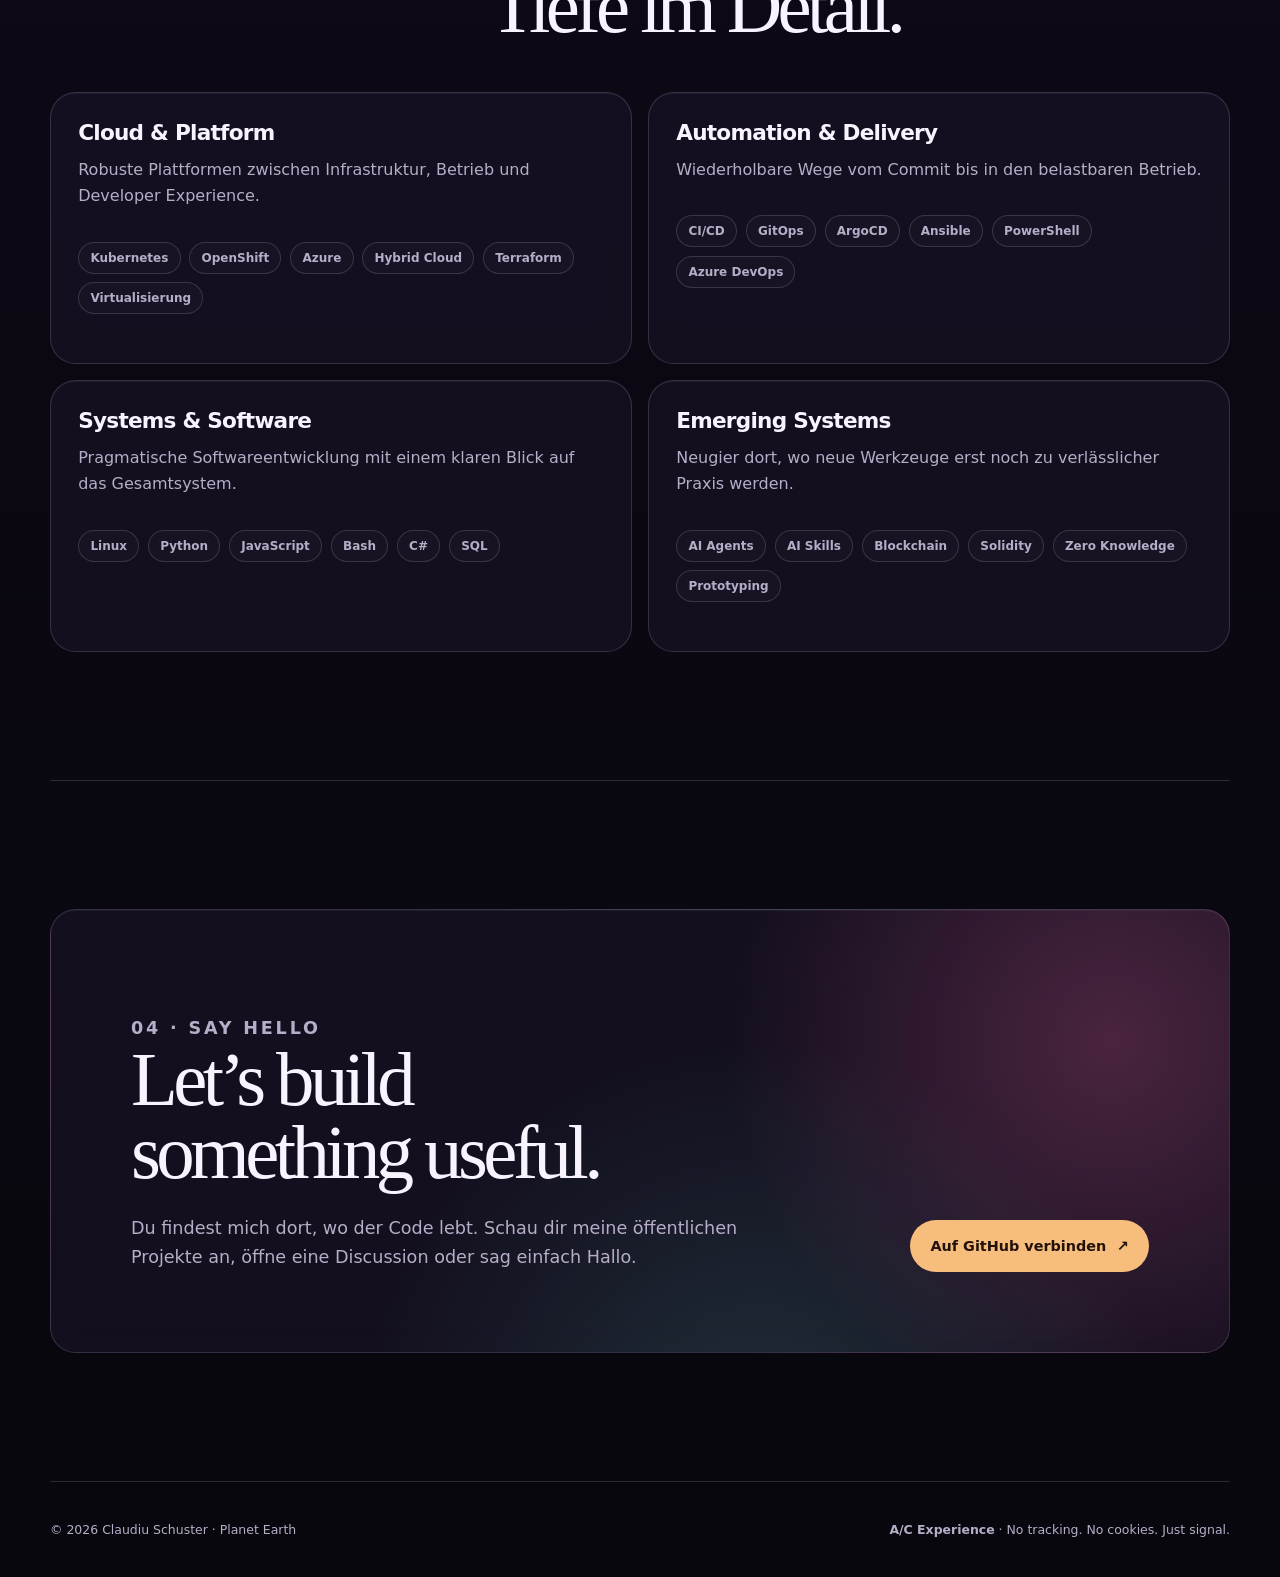
==== commit a844e940: "feat: add prismatic favicon" ====
--- a/concepts/atelier/index.html
+++ b/concepts/atelier/index.html
@@ -4,6 +4,7 @@
     <meta charset="utf-8">
     <meta name="viewport" content="width=device-width, initial-scale=1">
     <meta name="description" content="Claudiu Schuster verbindet Cloud, Automation und Open Source mit technischer Tiefe und menschlicher Neugier.">
+    <link rel="icon" href="../../assets/favicon.svg" type="image/svg+xml">
     <title>Claudiu Schuster — Feel the data flow</title>
     <link rel="stylesheet" href="../../assets/base.css">
     <link rel="stylesheet" href="atelier.css">
--- a/assets/base.css
+++ b/assets/base.css
@@ -73,12 +73,20 @@
 
 .brand-mark {
   display: grid;
+  overflow: hidden;
   width: 2.65rem;
   aspect-ratio: 1;
   place-items: center;
   border-radius: 50%;
   font-weight: 800;
   letter-spacing: -0.08em;
+}
+
+.brand-mark img {
+  display: block;
+  width: 100%;
+  height: 100%;
+  object-fit: cover;
 }
 
 .brand-copy {
@@ -289,10 +297,14 @@
 
 .section-intro {
   max-width: 50rem;
-  margin: 2rem 0 0 auto;
+  margin: 0 0 1rem auto;
   color: var(--muted);
   font-size: clamp(1.1rem, 2vw, 1.35rem);
   line-height: 1.7;
+}
+
+#about .section-header {
+  margin-bottom: 2rem;
 }
 
 .about-grid,
@@ -456,6 +468,64 @@
   text-decoration: none;
 }
 
+.legal-main {
+  min-height: calc(100vh - 10rem);
+  padding-block: clamp(4rem, 9vw, 8rem);
+}
+
+.legal-heading {
+  max-width: 9ch;
+  margin: 0;
+  font-size: clamp(4rem, 10vw, 8rem);
+  letter-spacing: -0.07em;
+  line-height: 0.88;
+}
+
+.legal-intro {
+  max-width: 46rem;
+  margin: 1.75rem 0 3rem;
+  color: var(--muted);
+  font-size: clamp(1.05rem, 2vw, 1.3rem);
+  line-height: 1.6;
+}
+
+.legal-grid {
+  display: grid;
+  grid-template-columns: repeat(2, minmax(0, 1fr));
+  gap: 1rem;
+  max-width: 56rem;
+}
+
+.legal-card {
+  padding: clamp(1.5rem, 4vw, 2.5rem);
+  border: 1px solid var(--line);
+  background: var(--surface);
+}
+
+.legal-card h2 {
+  margin: 0 0 1.25rem;
+  font-size: 1rem;
+  letter-spacing: 0.12em;
+  text-transform: uppercase;
+}
+
+.legal-card p,
+.legal-card address {
+  margin: 0;
+  color: var(--muted);
+  font-style: normal;
+  line-height: 1.75;
+}
+
+.legal-card a {
+  color: var(--text);
+  font-weight: 800;
+}
+
+.legal-back {
+  margin-top: 2.5rem;
+}
+
 @media (max-width: 880px) {
   .site-header {
     align-items: flex-start;
@@ -519,6 +589,10 @@
 
   .site-footer {
     flex-direction: column;
+  }
+
+  .legal-grid {
+    grid-template-columns: 1fr;
   }
 }
 
--- a/concepts/atelier/atelier.css
+++ b/concepts/atelier/atelier.css
@@ -53,9 +53,15 @@
 
 .hero-copy h1,
 .section-header h2,
-.contact-card h2 {
+.contact-card h2,
+.legal-heading {
   font-family: "Iowan Old Style", "Palatino Linotype", Palatino, Georgia, serif;
   font-weight: 500;
+}
+
+.legal-card {
+  border-radius: 1.25rem;
+  box-shadow: inset 0 0 2rem rgb(255 255 255 / 2%);
 }
 
 .hero-copy h1 em {
@@ -232,4 +238,3 @@
     grid-template-columns: 1fr;
   }
 }
-
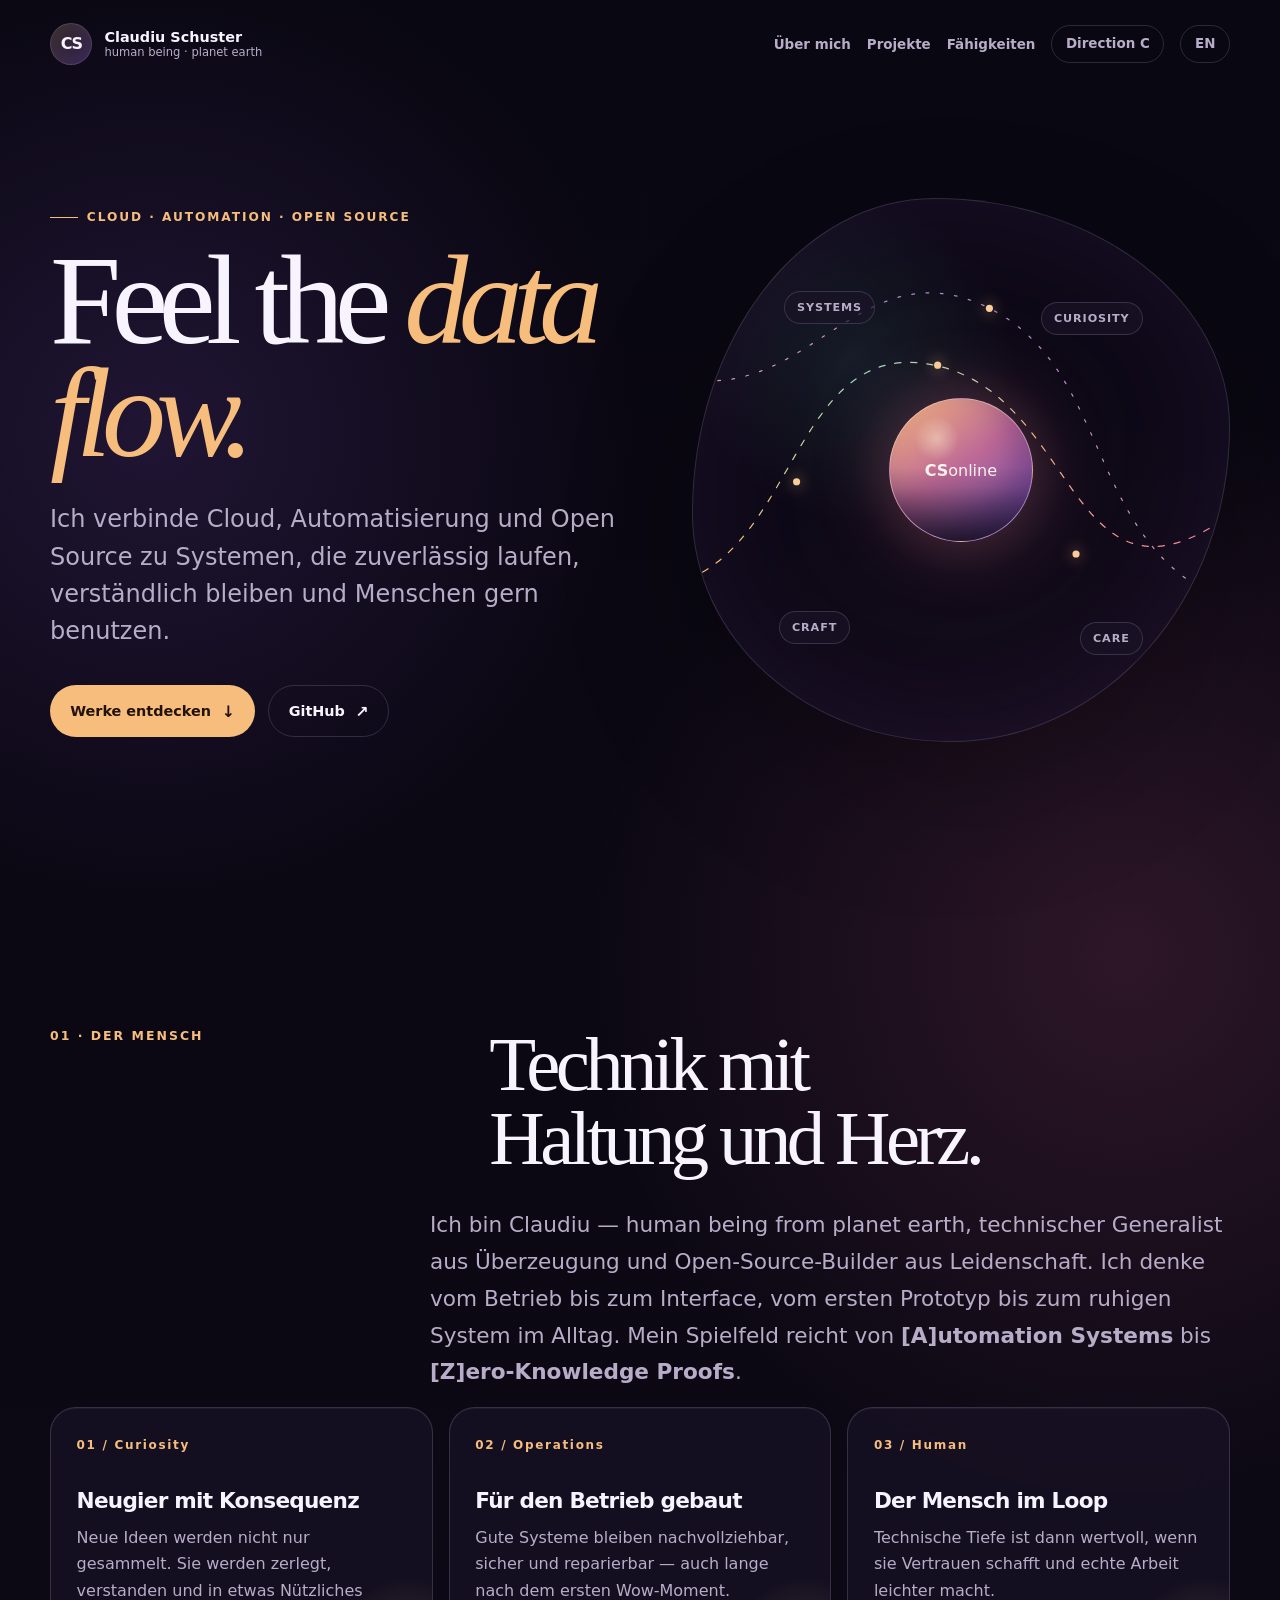
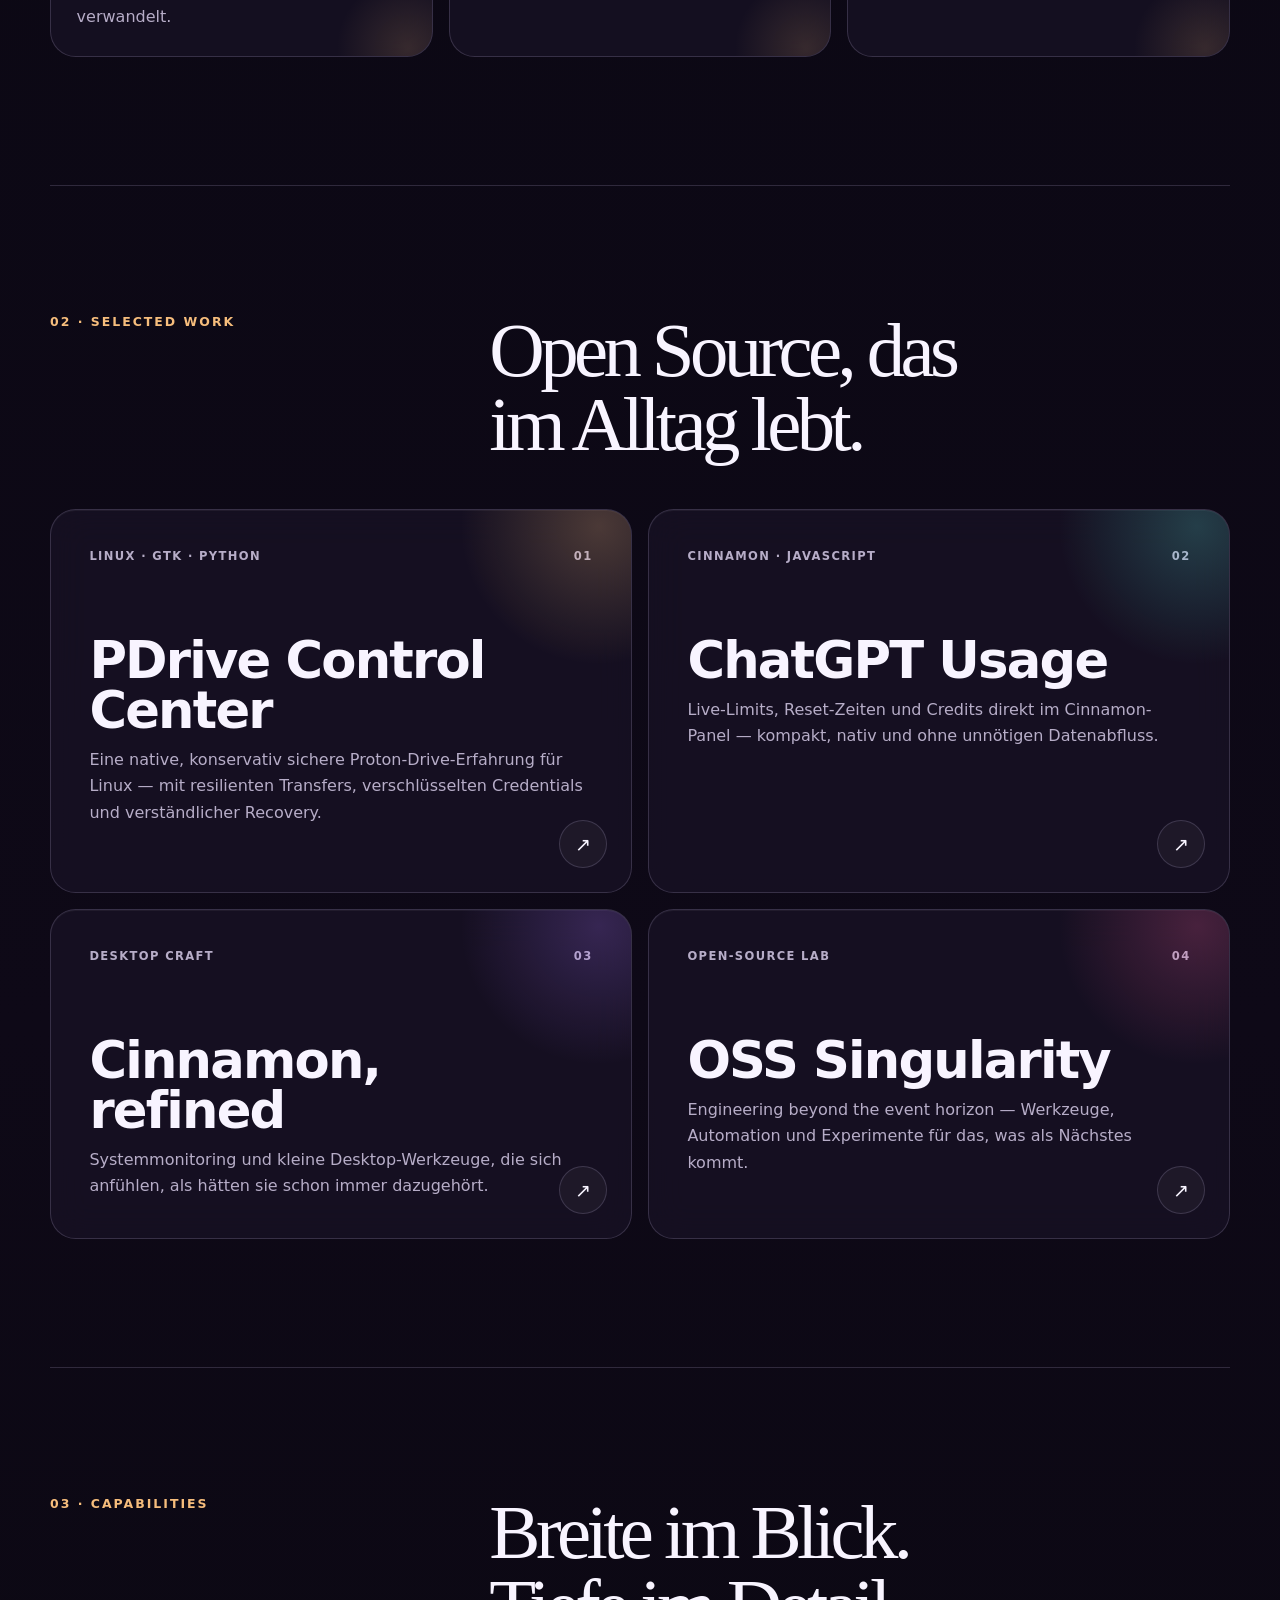
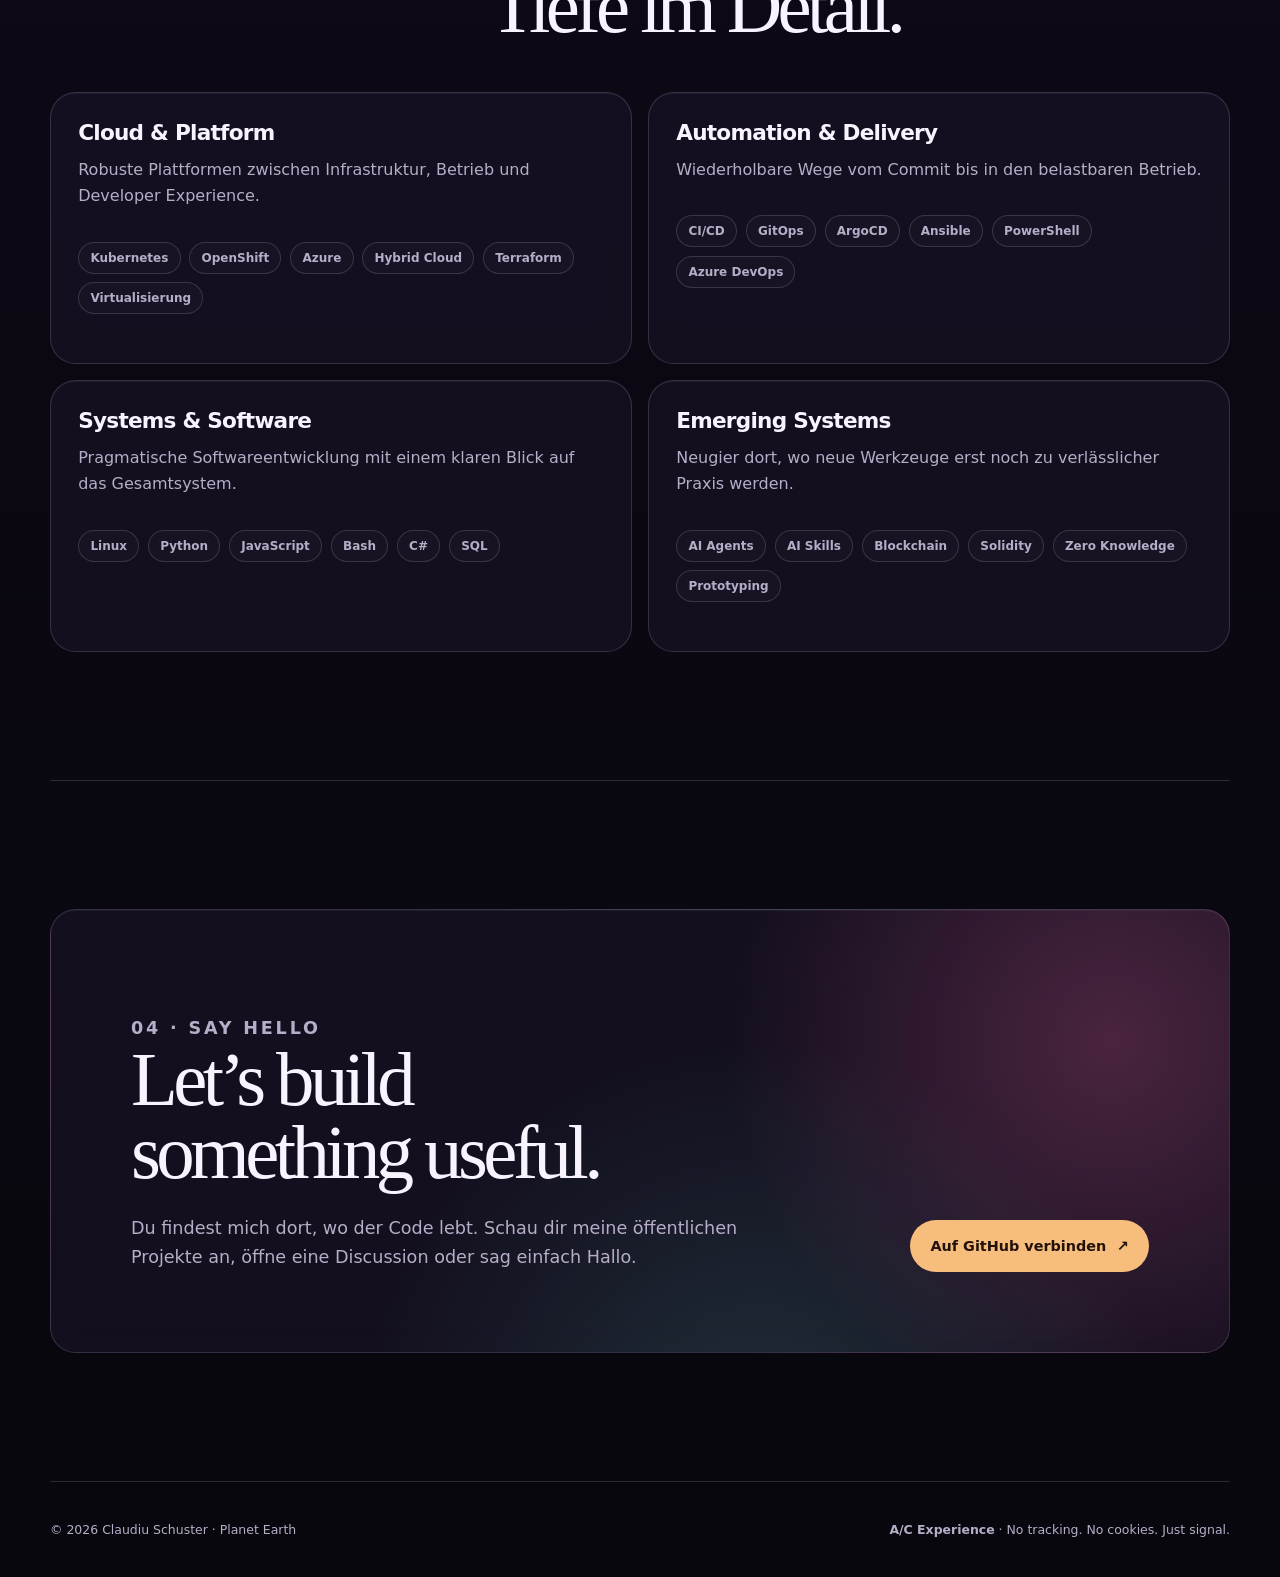
==== commit 6354890e: "feat: polish hero motion and copy - position and animate hero signal tags in both design worlds - re" ====
--- a/concepts/atelier/index.html
+++ b/concepts/atelier/index.html
@@ -36,7 +36,7 @@
           <h1 id="hero-title">Feel the <em>data flow.</em></h1>
           <p class="hero-lead">Ich verbinde Cloud, Automatisierung und Open Source zu Systemen, die zuverlässig laufen, verständlich bleiben und Menschen gern benutzen.</p>
           <div class="hero-actions">
-            <a class="button button-primary" href="#work">Arbeit entdecken <span class="button-arrow" aria-hidden="true">↓</span></a>
+            <a class="button button-primary" href="#work">Werke entdecken <span class="button-arrow" aria-hidden="true">↓</span></a>
             <a class="button" href="https://github.com/ClaudiuSchuster">GitHub <span class="button-arrow" aria-hidden="true">↗</span></a>
           </div>
         </div>
--- a/assets/base.css
+++ b/assets/base.css
@@ -232,23 +232,61 @@
   width: 9rem;
   aspect-ratio: 1;
   place-items: center;
+  overflow: hidden;
   border-radius: 50%;
+  isolation: isolate;
   text-align: center;
 }
 
-.signal-core strong {
+.signal-core > img {
+  position: absolute;
+  z-index: 0;
+  inset: 0;
+  width: 100%;
+  height: 100%;
+  object-fit: cover;
+  object-position: 50% 43%;
+  filter: saturate(0.78) contrast(1.06);
+}
+
+.signal-core::after {
+  position: absolute;
+  z-index: 0;
+  inset: 0;
+  background: linear-gradient(180deg, transparent 48%, rgb(9 7 17 / 12%) 62%, rgb(9 7 17 / 78%) 100%);
+  content: "";
+}
+
+.signal-status {
+  position: absolute;
+  z-index: 1;
+  right: 0;
+  bottom: 0.78rem;
+  left: 0;
   display: block;
-  font-size: 1.8rem;
-  letter-spacing: -0.08em;
-}
-
-.signal-core span {
+  margin: 0;
+  color: #fff9f2;
+  font-size: 0.67rem;
+  font-weight: 800;
+  letter-spacing: 0.18em;
+  line-height: 1;
+  text-shadow: 0 1px 0 rgb(0 0 0 / 55%), 0 0 0.6rem rgb(0 0 0 / 65%);
+  transition: opacity 160ms ease;
+  text-transform: uppercase;
+}
+
+.signal-status > span {
   display: block;
-  margin-top: 0.15rem;
-  font-size: 0.67rem;
-  font-weight: 800;
-  letter-spacing: 0.18em;
-  text-transform: uppercase;
+}
+
+@media (hover: hover) and (pointer: fine) {
+  .signal-status {
+    opacity: 0;
+  }
+
+  .signal-core:hover .signal-status {
+    opacity: 1;
+  }
 }
 
 .signal-tag {
--- a/concepts/atelier/atelier.css
+++ b/concepts/atelier/atelier.css
@@ -70,6 +70,7 @@
 }
 
 .flow-canvas {
+  container: flow-field / inline-size;
   border: 1px solid var(--line);
   border-radius: 45% 55% 52% 48% / 58% 42% 58% 42%;
   background:
@@ -78,6 +79,13 @@
     rgb(17 12 27 / 66%);
   box-shadow: inset 0 0 7rem rgb(131 83 191 / 10%), 0 3rem 8rem rgb(0 0 0 / 28%);
   animation: breathe 9s ease-in-out infinite alternate;
+}
+
+@container flow-field (max-width: 30rem) {
+  .flow-canvas svg {
+    -webkit-mask-image: radial-gradient(circle at 50% 50%, transparent 0 5rem, #000 6.25rem);
+    mask-image: radial-gradient(circle at 50% 50%, transparent 0 5rem, #000 6.25rem);
+  }
 }
 
 .flow-line {
@@ -115,24 +123,36 @@
   transform: translate(-50%, -50%);
 }
 
+.signal-status {
+  color: rgb(255 249 242 / 75%);
+}
+
+.signal-tag {
+  will-change: transform;
+}
+
+.signal-tag:nth-of-type(1) {
+  top: 17%;
+  left: 17%;
+  animation: dodge-systems 18s ease-in-out infinite;
+}
+
 .signal-tag:nth-of-type(2) {
-  top: 14%;
-  left: 9%;
+  top: 19%;
+  right: 16%;
+  animation: dodge-curiosity 18s ease-in-out infinite;
 }
 
 .signal-tag:nth-of-type(3) {
-  top: 19%;
-  right: 8%;
+  bottom: 18%;
+  left: 16%;
+  animation: dodge-craft 18s ease-in-out infinite;
 }
 
 .signal-tag:nth-of-type(4) {
-  bottom: 17%;
-  left: 6%;
-}
-
-.signal-tag:nth-of-type(5) {
-  right: 7%;
-  bottom: 12%;
+  right: 16%;
+  bottom: 16%;
+  animation: dodge-care 18s ease-in-out infinite;
 }
 
 .section + .section {
@@ -233,6 +253,90 @@
   }
 }
 
+@keyframes dodge-systems {
+  0%,
+  100% {
+    transform: translate3d(0.45rem, 0.1rem, 0) rotate(-0.4deg);
+  }
+
+  25% {
+    transform: translate3d(0.9rem, -0.35rem, 0) rotate(0.6deg);
+  }
+
+  50% {
+    transform: translate3d(0, 0.45rem, 0) rotate(-0.2deg);
+  }
+
+  75% {
+    transform: translate3d(0.6rem, 0.15rem, 0) rotate(0.4deg);
+  }
+}
+
+@keyframes dodge-curiosity {
+  0%,
+  100% {
+    transform: translate3d(0, 0.25rem, 0) rotate(0.3deg);
+  }
+
+  25% {
+    transform: translate3d(0.35rem, -0.25rem, 0) rotate(-0.5deg);
+  }
+
+  50% {
+    transform: translate3d(-0.65rem, 0.15rem, 0) rotate(0.2deg);
+  }
+
+  75% {
+    transform: translate3d(-0.15rem, 0.55rem, 0) rotate(-0.4deg);
+  }
+}
+
+@keyframes dodge-craft {
+  0%,
+  100% {
+    transform: translate3d(0.1rem, -0.2rem, 0) rotate(-0.2deg);
+  }
+
+  25% {
+    transform: translate3d(-0.3rem, -0.55rem, 0) rotate(0.5deg);
+  }
+
+  50% {
+    transform: translate3d(0.75rem, -0.15rem, 0) rotate(-0.4deg);
+  }
+
+  75% {
+    transform: translate3d(0.25rem, 0.25rem, 0) rotate(0.3deg);
+  }
+}
+
+@keyframes dodge-care {
+  0%,
+  100% {
+    transform: translate3d(-0.55rem, -0.3rem, 0) rotate(0.4deg);
+  }
+
+  25% {
+    transform: translate3d(-0.15rem, -0.65rem, 0) rotate(-0.3deg);
+  }
+
+  50% {
+    transform: translate3d(0, -0.1rem, 0) rotate(0.2deg);
+  }
+
+  75% {
+    transform: translate3d(-0.4rem, 0.15rem, 0) rotate(-0.5deg);
+  }
+}
+
+@media (prefers-reduced-motion: reduce) {
+  .flow-canvas .signal-tag {
+    animation: none;
+    transform: none;
+    will-change: auto;
+  }
+}
+
 @media (max-width: 880px) {
   .hero {
     grid-template-columns: 1fr;
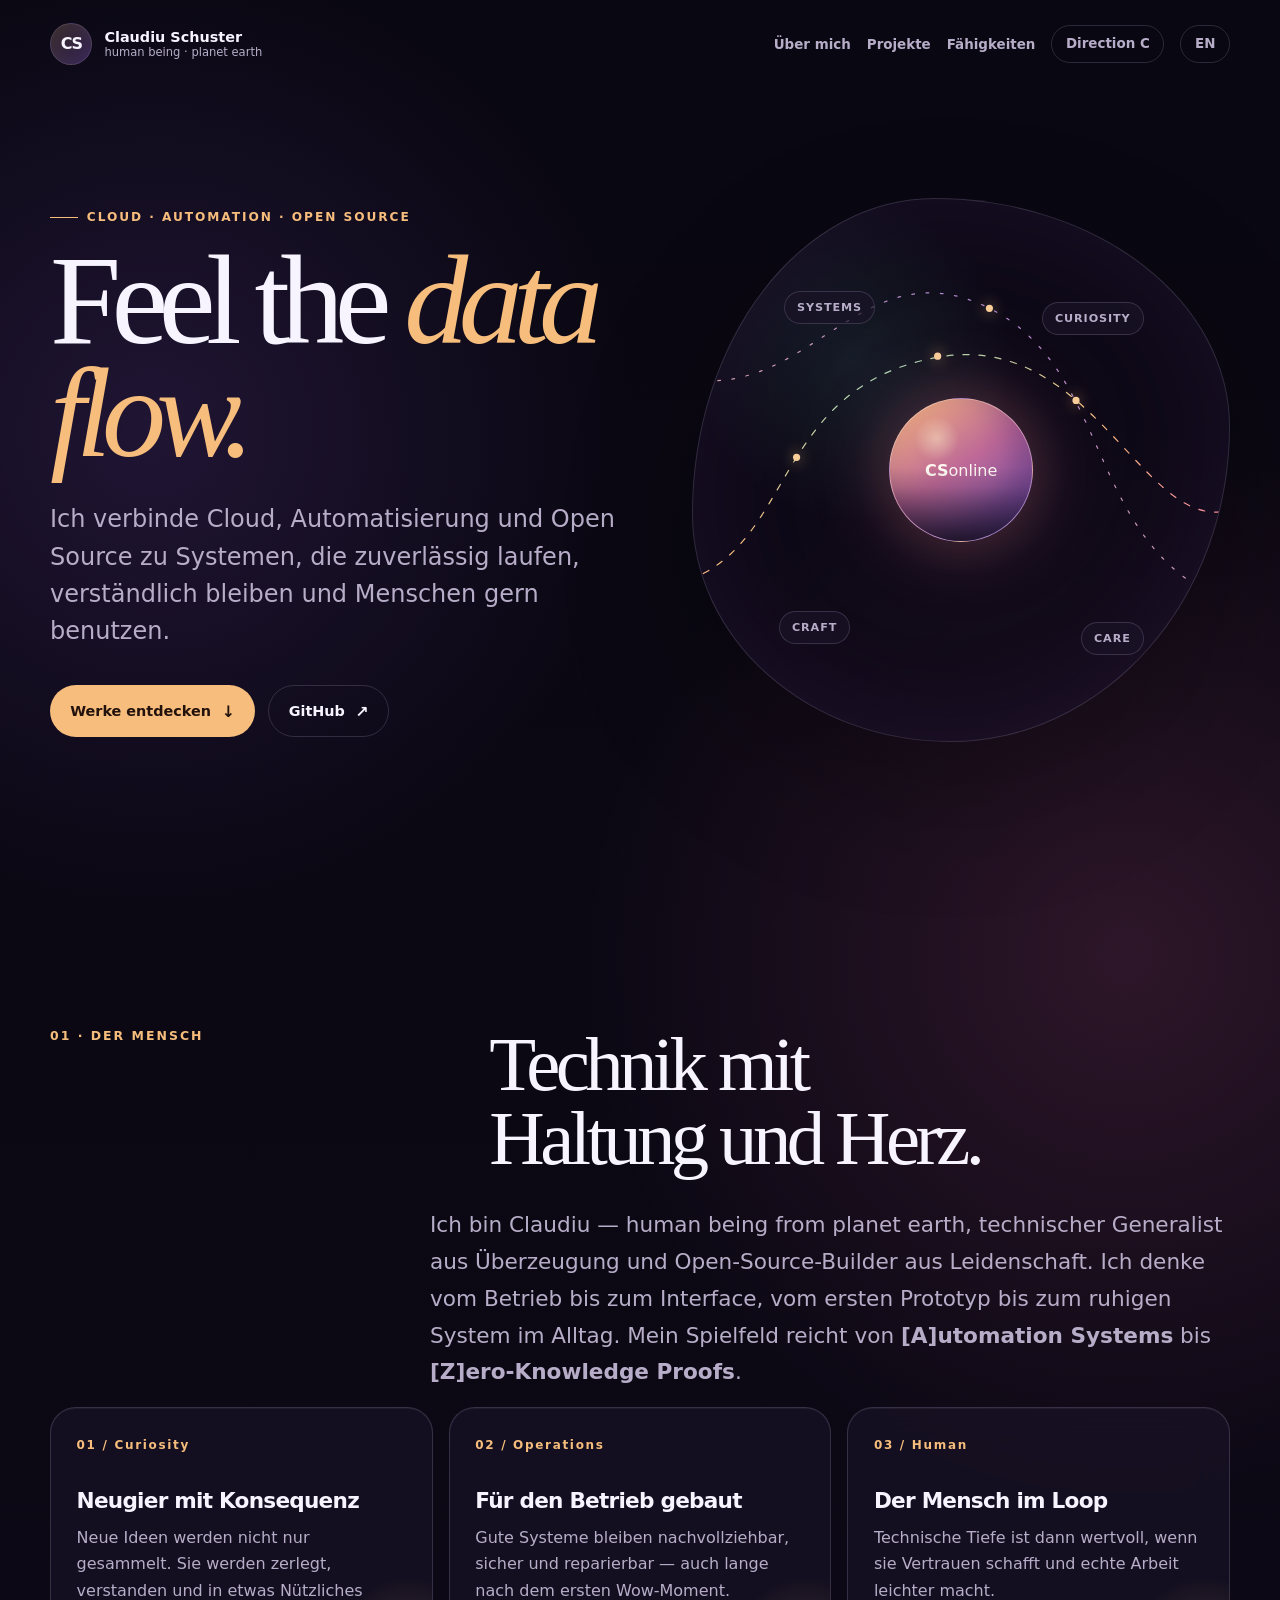
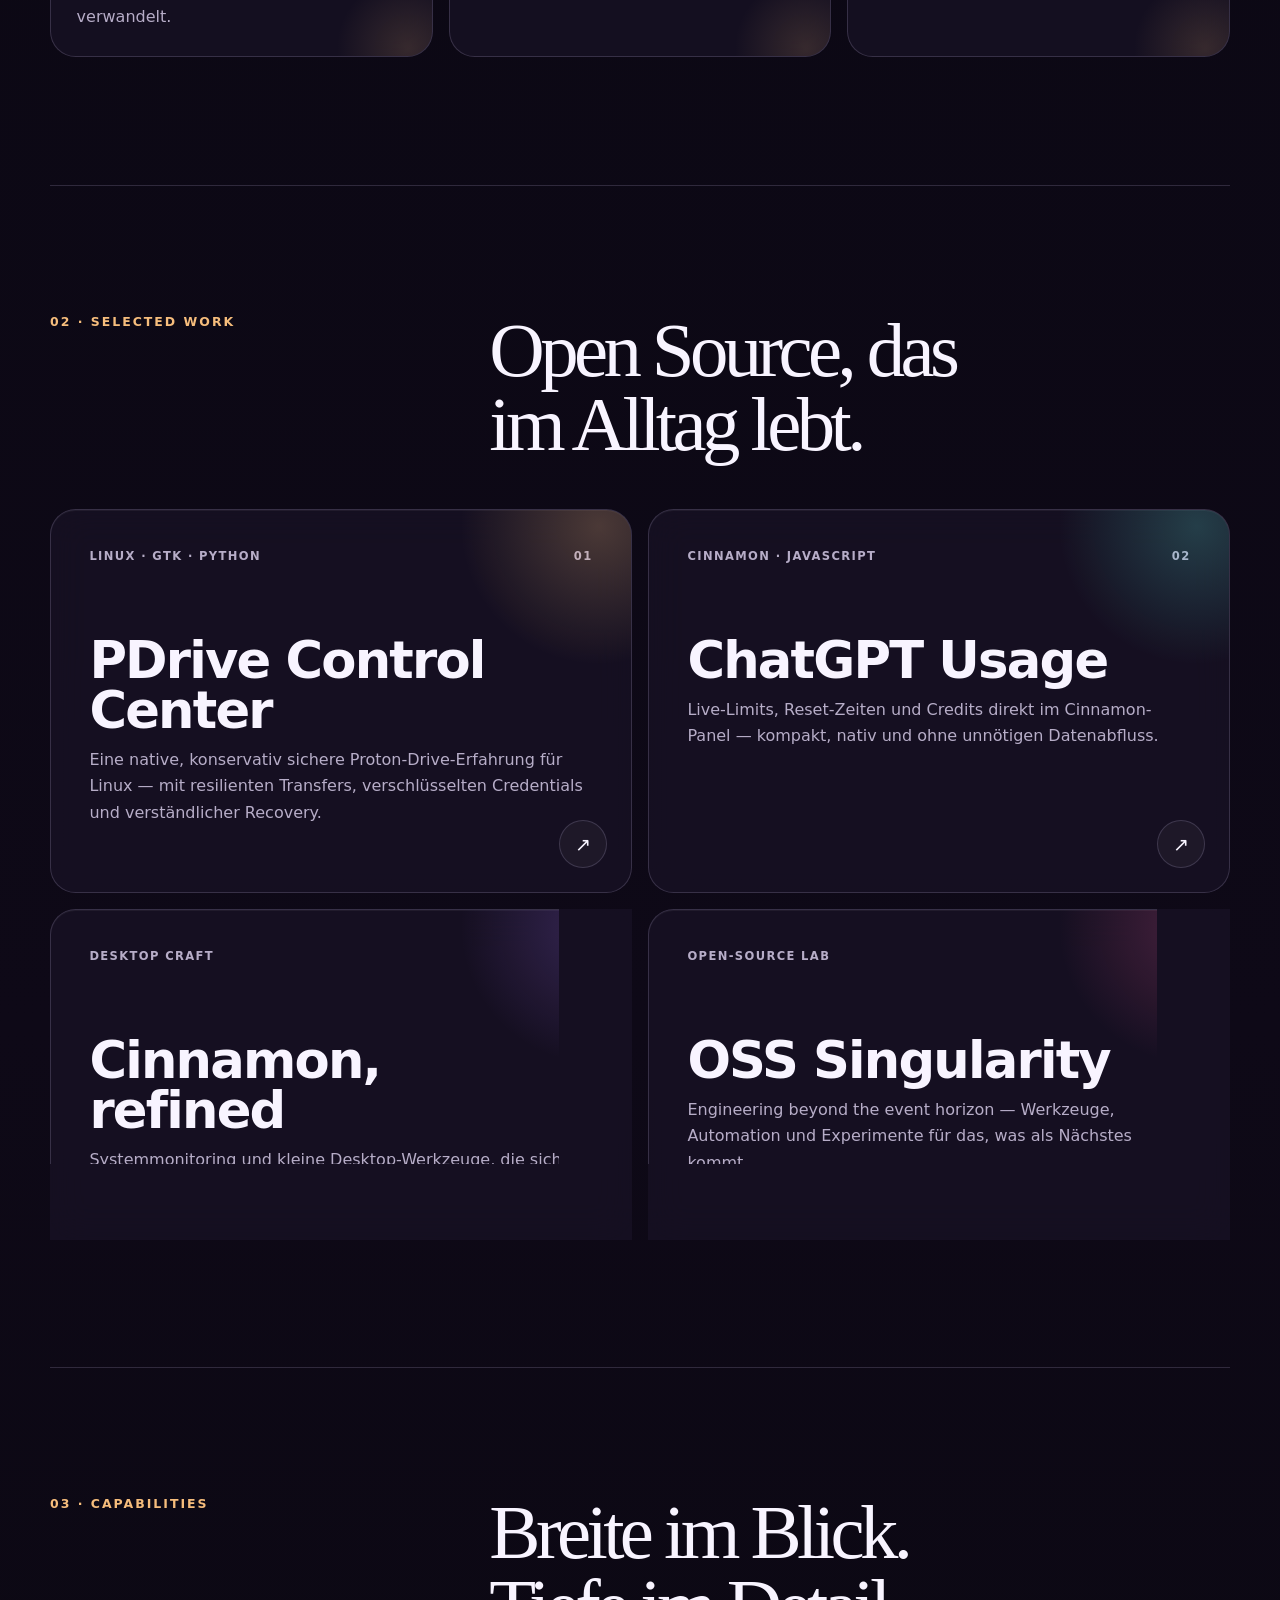
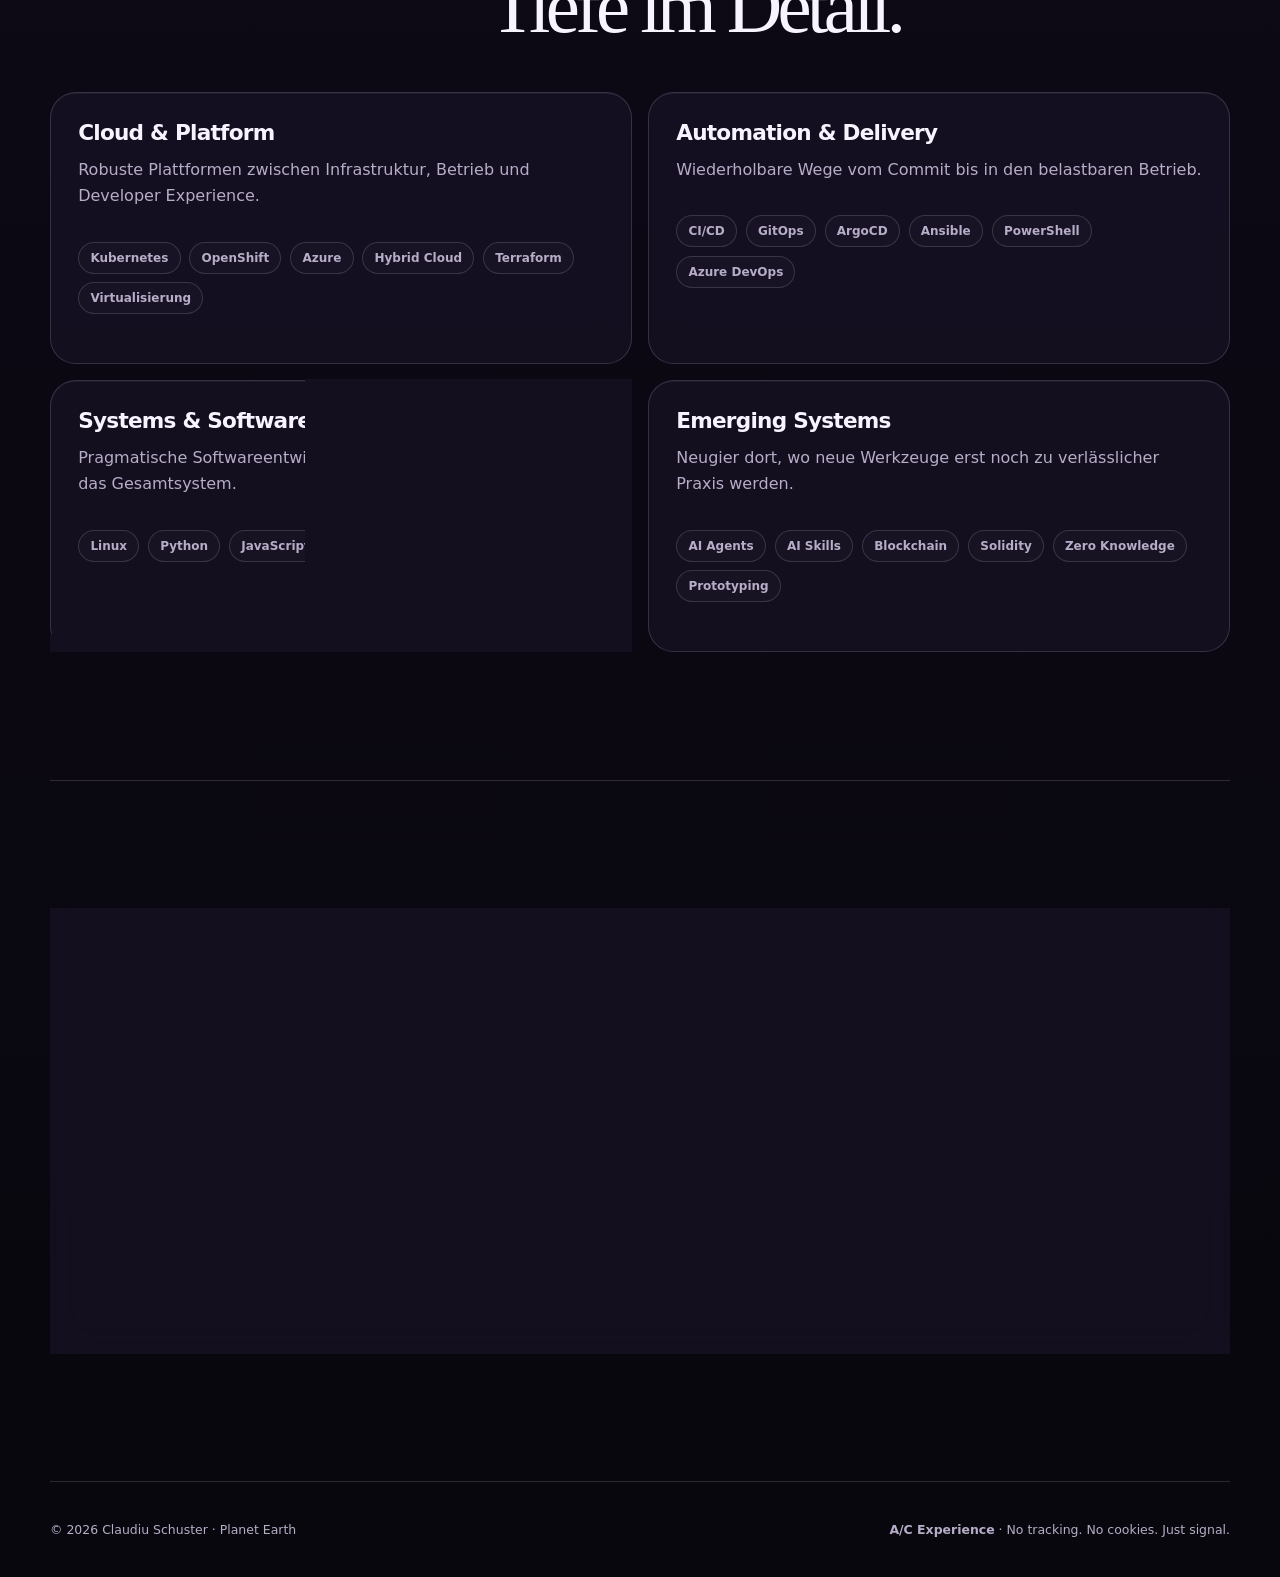
==== commit 97e735a4: "fix: reroute hero flow around profile" ====
--- a/concepts/atelier/index.html
+++ b/concepts/atelier/index.html
@@ -46,9 +46,9 @@
               <linearGradient id="atelierGradientOne" x1="0" y1="0" x2="1" y2="1"><stop offset="0" stop-color="#70eadf"/><stop offset="0.48" stop-color="#f6bd7c"/><stop offset="1" stop-color="#ee6da9"/></linearGradient>
               <linearGradient id="atelierGradientTwo" x1="1" y1="0" x2="0" y2="1"><stop offset="0" stop-color="#9a72e8"/><stop offset="1" stop-color="#f6bd7c"/></linearGradient>
             </defs>
-            <path class="flow-line flow-line-one" d="M-40 430 C120 410 105 145 275 185 S420 520 650 310"/>
+            <path class="flow-line flow-line-one" d="M-40 430 C120 410 75 210 275 175 S520 450 650 310"/>
             <path class="flow-line flow-line-two" d="M-50 185 C120 260 175 45 330 120 S430 420 650 460"/>
-            <circle class="flow-node" cx="116" cy="313" r="4"/><circle class="flow-node" cx="274" cy="184" r="4"/><circle class="flow-node" cx="429" cy="393" r="4"/><circle class="flow-node" cx="332" cy="121" r="4"/>
+            <circle class="flow-node" cx="116" cy="286" r="4"/><circle class="flow-node" cx="274" cy="174" r="4"/><circle class="flow-node" cx="429" cy="223" r="4"/><circle class="flow-node" cx="332" cy="121" r="4"/>
           </svg>
           <div class="signal-core"><div><strong>CS</strong><span>online</span></div></div>
           <span class="signal-tag">systems</span><span class="signal-tag">curiosity</span><span class="signal-tag">craft</span><span class="signal-tag">care</span>
--- a/concepts/atelier/atelier.css
+++ b/concepts/atelier/atelier.css
@@ -70,7 +70,6 @@
 }
 
 .flow-canvas {
-  container: flow-field / inline-size;
   border: 1px solid var(--line);
   border-radius: 45% 55% 52% 48% / 58% 42% 58% 42%;
   background:
@@ -79,13 +78,6 @@
     rgb(17 12 27 / 66%);
   box-shadow: inset 0 0 7rem rgb(131 83 191 / 10%), 0 3rem 8rem rgb(0 0 0 / 28%);
   animation: breathe 9s ease-in-out infinite alternate;
-}
-
-@container flow-field (max-width: 30rem) {
-  .flow-canvas svg {
-    -webkit-mask-image: radial-gradient(circle at 50% 50%, transparent 0 5rem, #000 6.25rem);
-    mask-image: radial-gradient(circle at 50% 50%, transparent 0 5rem, #000 6.25rem);
-  }
 }
 
 .flow-line {
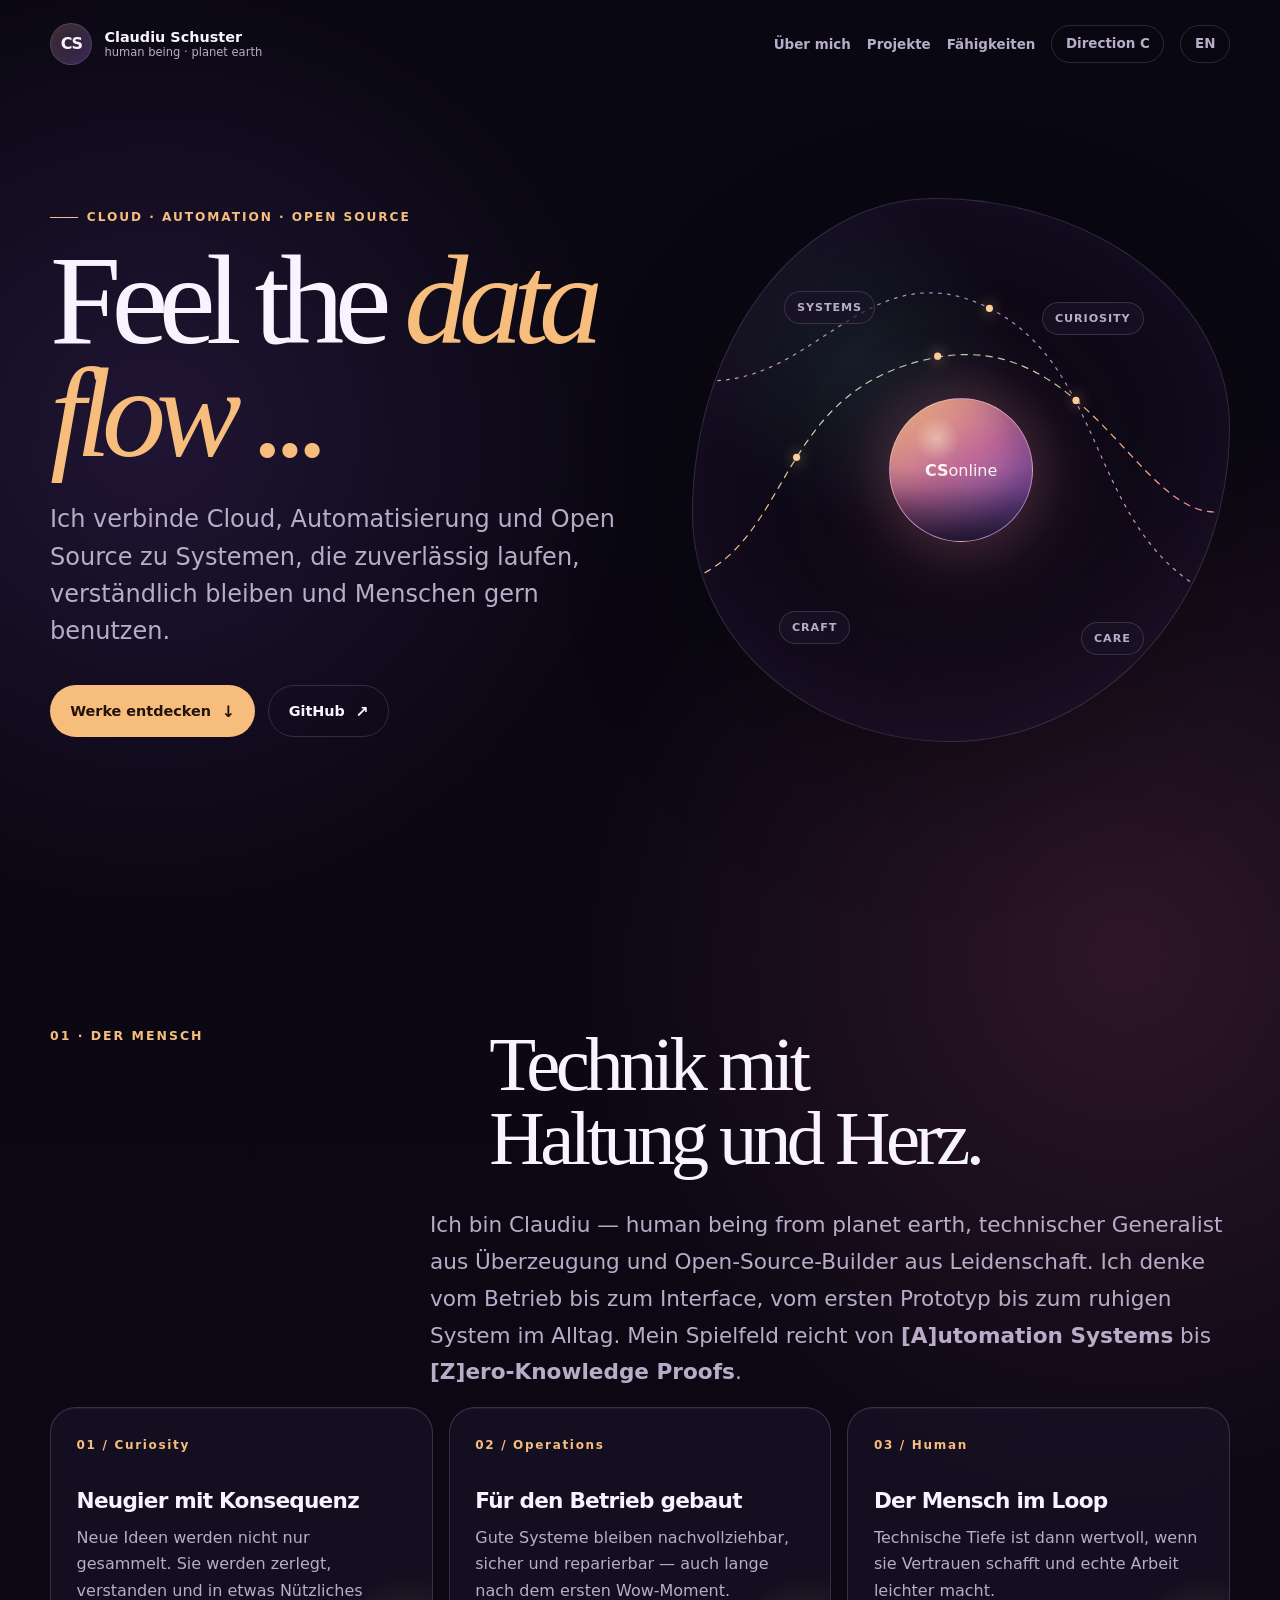
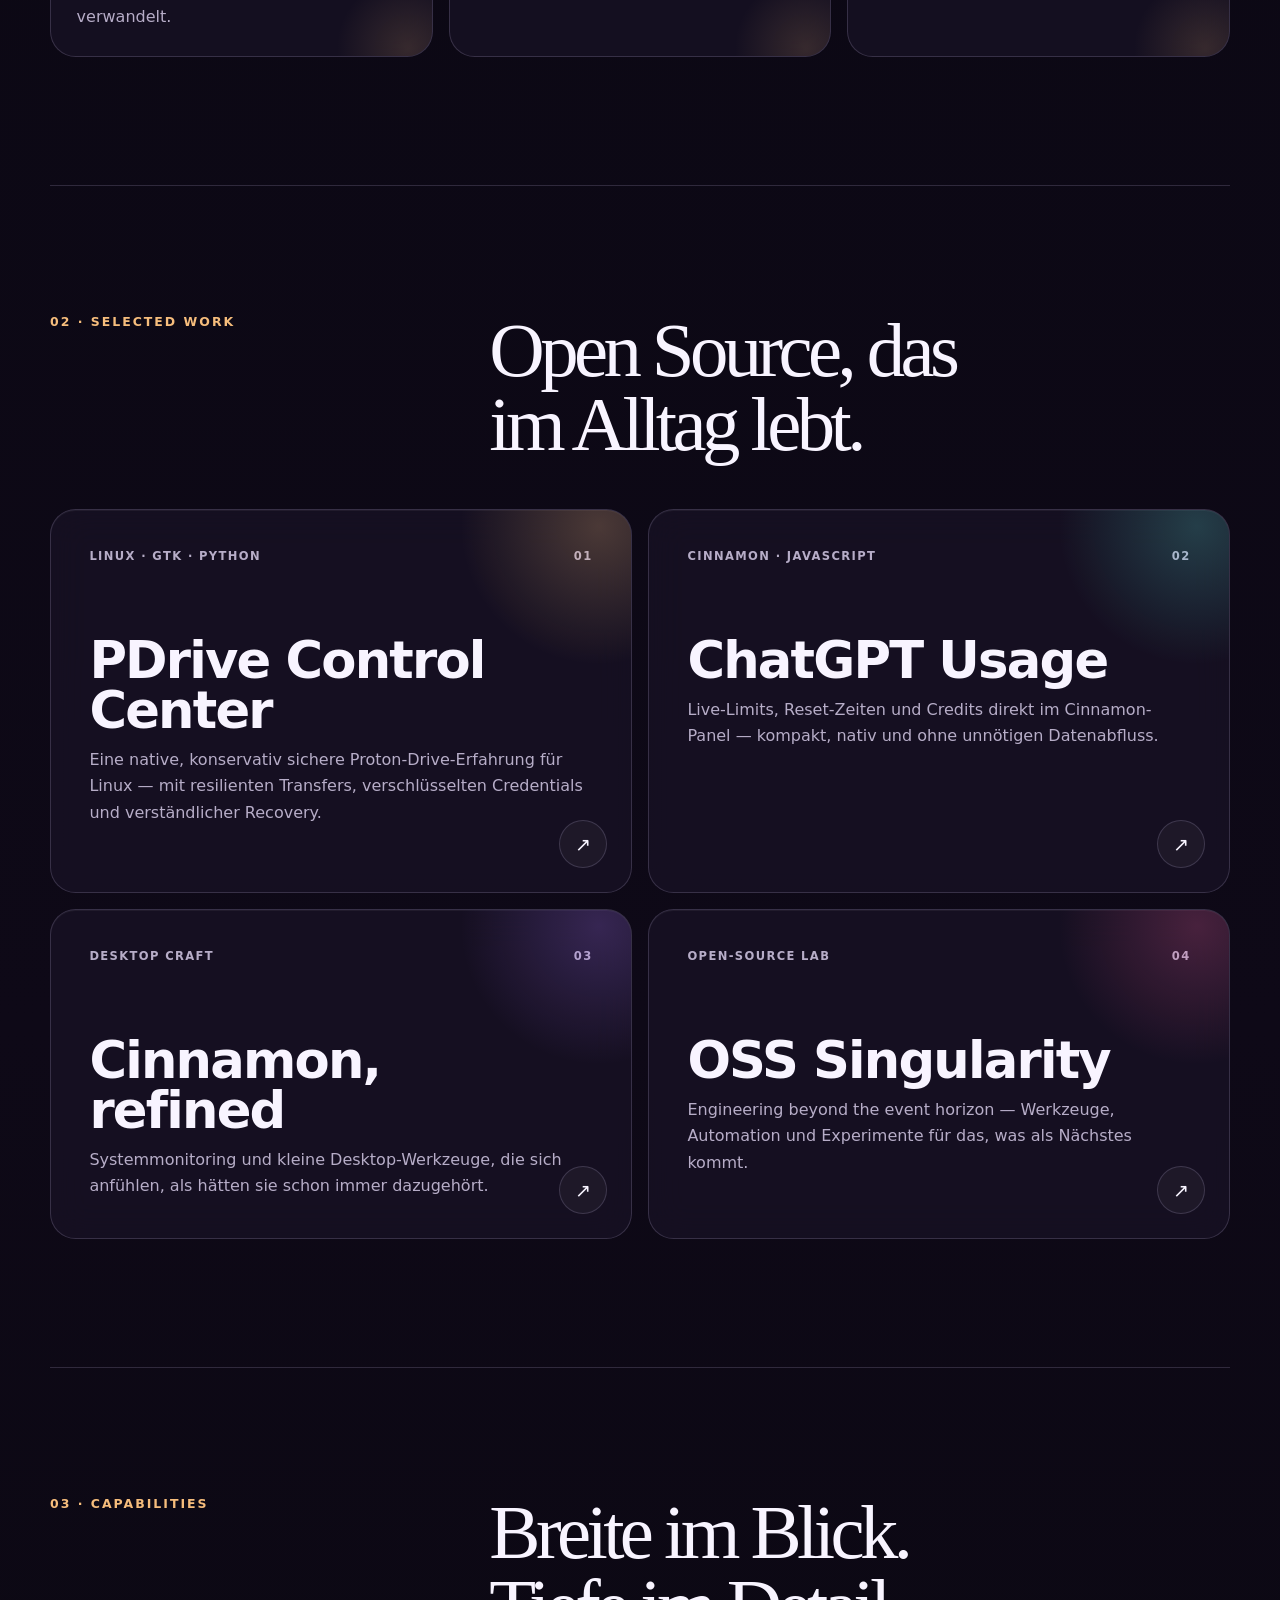
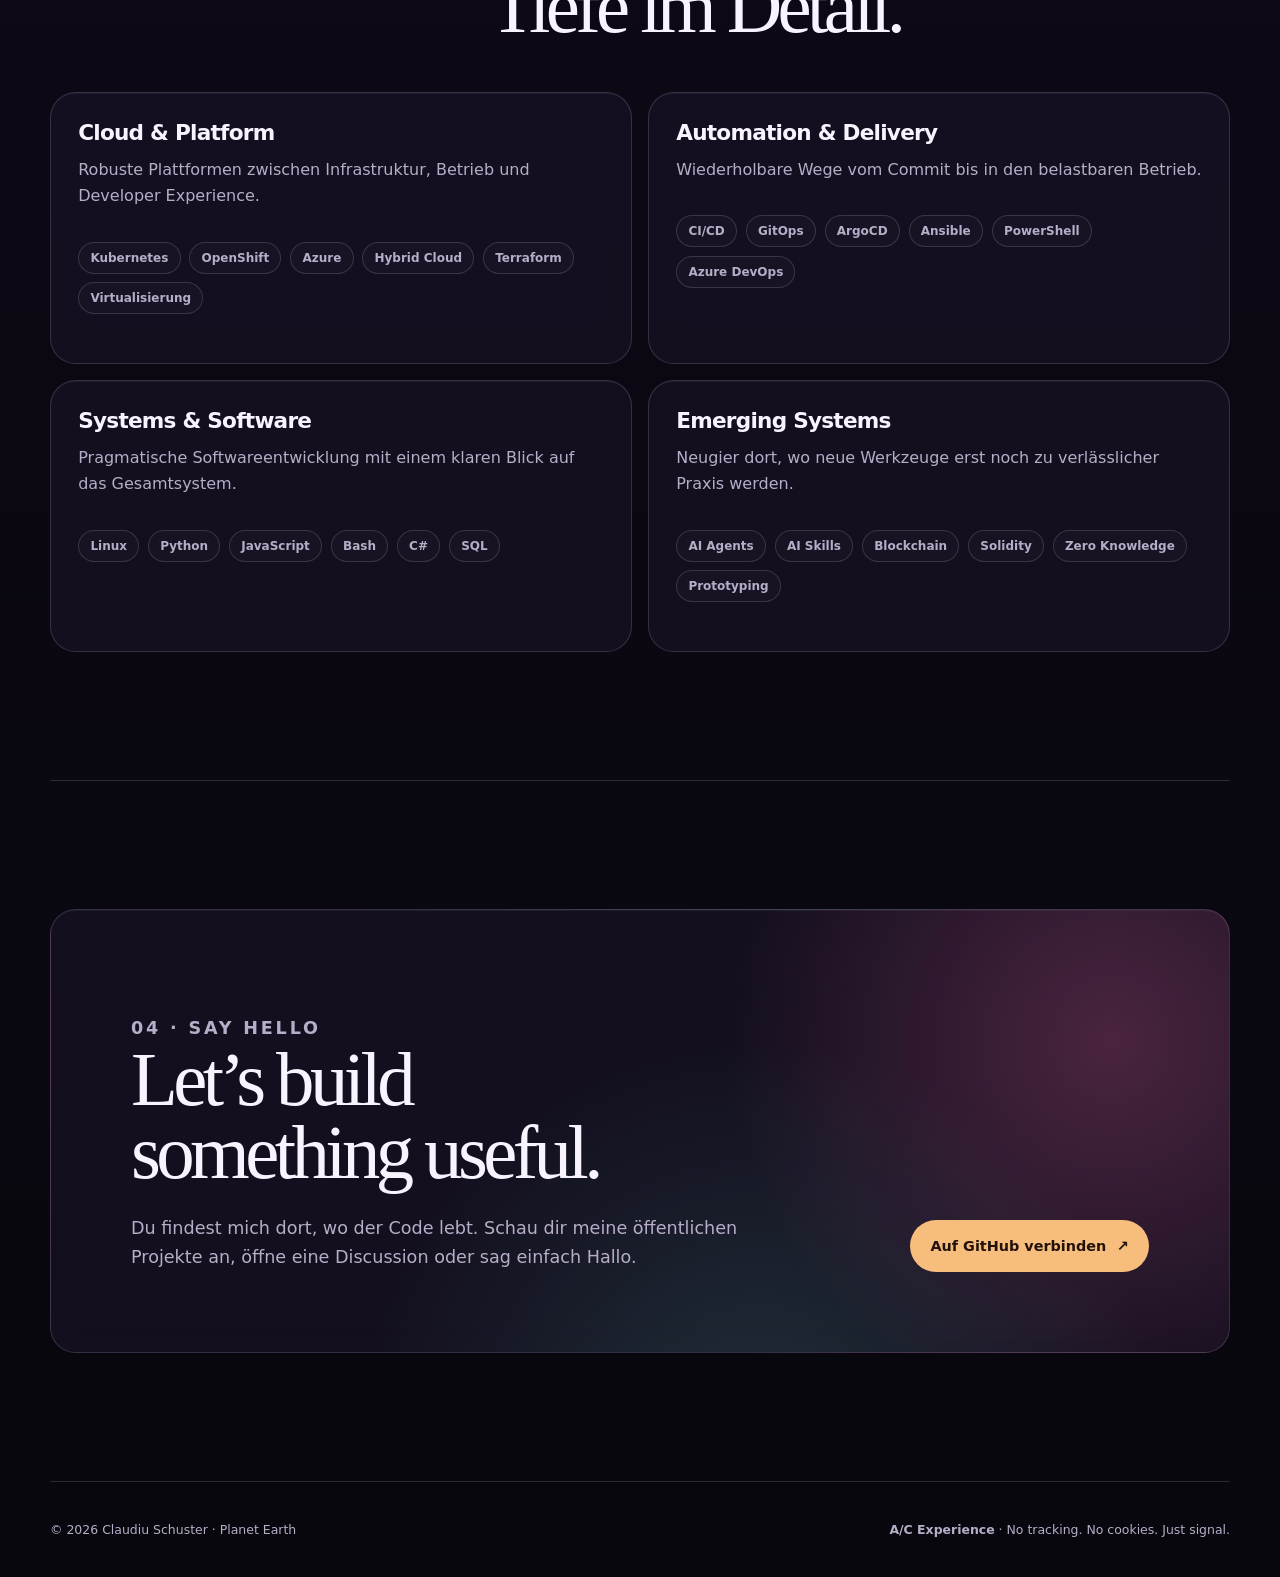
==== commit 5495bbcd: "Polish data flow tagline punctuation" ====
--- a/concepts/atelier/index.html
+++ b/concepts/atelier/index.html
@@ -5,7 +5,7 @@
     <meta name="viewport" content="width=device-width, initial-scale=1">
     <meta name="description" content="Claudiu Schuster verbindet Cloud, Automation und Open Source mit technischer Tiefe und menschlicher Neugier.">
     <link rel="icon" href="../../assets/favicon.svg" type="image/svg+xml">
-    <title>Claudiu Schuster — Feel the data flow</title>
+    <title>Claudiu Schuster — Feel the data flow ...</title>
     <link rel="stylesheet" href="../../assets/base.css">
     <link rel="stylesheet" href="atelier.css">
   </head>
@@ -33,7 +33,7 @@
       <section class="hero site-shell" aria-labelledby="hero-title">
         <div class="hero-copy">
           <p class="eyebrow">Cloud · Automation · Open Source</p>
-          <h1 id="hero-title">Feel the <em>data flow.</em></h1>
+          <h1 id="hero-title">Feel the <em>data flow ...</em></h1>
           <p class="hero-lead">Ich verbinde Cloud, Automatisierung und Open Source zu Systemen, die zuverlässig laufen, verständlich bleiben und Menschen gern benutzen.</p>
           <div class="hero-actions">
             <a class="button button-primary" href="#work">Werke entdecken <span class="button-arrow" aria-hidden="true">↓</span></a>
--- a/assets/base.css
+++ b/assets/base.css
@@ -219,15 +219,32 @@
 
 .flow-canvas svg {
   position: absolute;
+  z-index: 2;
   inset: 0;
   width: 100%;
   height: 100%;
   overflow: hidden;
 }
 
+.flow-shape {
+  position: absolute;
+  z-index: 2;
+  top: 0;
+  left: 0;
+  display: none;
+  pointer-events: none;
+  transform-origin: 50% 50%;
+  will-change: transform;
+}
+
+.flow-canvas--interactive svg {
+  z-index: 5;
+  pointer-events: none;
+}
+
 .signal-core {
   position: absolute;
-  z-index: 2;
+  z-index: 3;
   display: grid;
   width: 9rem;
   aspect-ratio: 1;
@@ -291,7 +308,7 @@
 
 .signal-tag {
   position: absolute;
-  z-index: 3;
+  z-index: 4;
   padding: 0.55rem 0.75rem;
   border: 1px solid var(--line);
   border-radius: 999px;
@@ -492,6 +509,20 @@
   font-size: 1.1rem;
 }
 
+.contact-actions {
+  display: flex;
+  flex-wrap: wrap;
+  justify-content: flex-end;
+  gap: 0.75rem;
+}
+
+.telegram-icon {
+  display: block;
+  width: 1.15rem;
+  height: 1.15rem;
+  flex: 0 0 auto;
+}
+
 .site-footer {
   display: flex;
   justify-content: space-between;
@@ -588,6 +619,10 @@
     grid-template-columns: 1fr;
   }
 
+  .contact-actions {
+    justify-content: flex-start;
+  }
+
   .about-grid,
   .capability-grid {
     grid-template-columns: 1fr;
@@ -623,6 +658,14 @@
   .project-card:nth-child(4) {
     grid-column: auto;
     min-height: 22rem;
+  }
+
+  .contact-actions {
+    display: grid;
+  }
+
+  .contact-actions .button {
+    width: 100%;
   }
 
   .site-footer {
--- a/concepts/atelier/atelier.css
+++ b/concepts/atelier/atelier.css
@@ -47,6 +47,27 @@
   color: var(--text);
 }
 
+.button {
+  transition: transform 180ms ease, border-color 180ms ease, background 180ms ease, box-shadow 180ms ease;
+}
+
+@media (hover: hover) and (pointer: fine) {
+  .button:hover {
+    box-shadow: 0 0.75rem 2rem rgb(0 0 0 / 24%), 0 0 1.25rem rgb(246 189 124 / 9%);
+    transform: translateY(-0.15rem);
+  }
+
+  .button:not(.button-primary):hover {
+    border-color: rgb(246 189 124 / 58%);
+    background: rgb(246 189 124 / 9%);
+  }
+
+  .button-primary:hover {
+    background: #ffd09a;
+    box-shadow: 0 0.75rem 2rem rgb(0 0 0 / 24%), 0 0 1.5rem rgb(246 189 124 / 17%);
+  }
+}
+
 .hero {
   grid-template-columns: minmax(0, 1.05fr) minmax(25rem, 0.95fr);
 }
@@ -88,14 +109,14 @@
 
 .flow-line-one {
   stroke: url(#atelierGradientOne);
-  stroke-dasharray: 7 11;
-  animation: flow 16s linear infinite;
+  stroke-dasharray: 7 7;
+  animation: flow 20s linear infinite;
 }
 
 .flow-line-two {
   stroke: url(#atelierGradientTwo);
-  stroke-dasharray: 3 13;
-  animation: flow-reverse 21s linear infinite;
+  stroke-dasharray: 3 7;
+  animation: flow-reverse 26.25s linear infinite;
 }
 
 .flow-node {
@@ -126,25 +147,25 @@
 .signal-tag:nth-of-type(1) {
   top: 17%;
   left: 17%;
-  animation: dodge-systems 18s ease-in-out infinite;
+  animation: dodge-systems 20s ease-in-out infinite;
 }
 
 .signal-tag:nth-of-type(2) {
   top: 19%;
   right: 16%;
-  animation: dodge-curiosity 18s ease-in-out infinite;
+  animation: dodge-curiosity 23s ease-in-out infinite;
 }
 
 .signal-tag:nth-of-type(3) {
   bottom: 18%;
   left: 16%;
-  animation: dodge-craft 18s ease-in-out infinite;
+  animation: dodge-craft 21s ease-in-out infinite;
 }
 
 .signal-tag:nth-of-type(4) {
   right: 16%;
   bottom: 16%;
-  animation: dodge-care 18s ease-in-out infinite;
+  animation: dodge-care 24s ease-in-out infinite;
 }
 
 .section + .section {
@@ -248,80 +269,84 @@
 @keyframes dodge-systems {
   0%,
   100% {
-    transform: translate3d(0.45rem, 0.1rem, 0) rotate(-0.4deg);
+    transform: translate3d(0.8rem, 0.2rem, 0) rotate(-0.7deg);
   }
 
   25% {
-    transform: translate3d(0.9rem, -0.35rem, 0) rotate(0.6deg);
+    transform: translate3d(1.65rem, -0.75rem, 0) rotate(1.1deg);
   }
 
   50% {
-    transform: translate3d(0, 0.45rem, 0) rotate(-0.2deg);
+    transform: translate3d(-0.45rem, 0.95rem, 0) rotate(-0.65deg);
   }
 
   75% {
-    transform: translate3d(0.6rem, 0.15rem, 0) rotate(0.4deg);
+    transform: translate3d(1.05rem, 0.35rem, 0) rotate(0.75deg);
   }
 }
 
 @keyframes dodge-curiosity {
   0%,
   100% {
-    transform: translate3d(0, 0.25rem, 0) rotate(0.3deg);
+    transform: translate3d(0.2rem, 0.45rem, 0) rotate(0.55deg);
   }
 
   25% {
-    transform: translate3d(0.35rem, -0.25rem, 0) rotate(-0.5deg);
+    transform: translate3d(0.85rem, -0.7rem, 0) rotate(-1deg);
   }
 
   50% {
-    transform: translate3d(-0.65rem, 0.15rem, 0) rotate(0.2deg);
+    transform: translate3d(-1.4rem, 0.3rem, 0) rotate(0.65deg);
   }
 
   75% {
-    transform: translate3d(-0.15rem, 0.55rem, 0) rotate(-0.4deg);
+    transform: translate3d(-0.35rem, 1.05rem, 0) rotate(-0.8deg);
   }
 }
 
 @keyframes dodge-craft {
   0%,
   100% {
-    transform: translate3d(0.1rem, -0.2rem, 0) rotate(-0.2deg);
+    transform: translate3d(0.3rem, -0.45rem, 0) rotate(-0.55deg);
   }
 
   25% {
-    transform: translate3d(-0.3rem, -0.55rem, 0) rotate(0.5deg);
+    transform: translate3d(-0.85rem, -1.1rem, 0) rotate(1deg);
   }
 
   50% {
-    transform: translate3d(0.75rem, -0.15rem, 0) rotate(-0.4deg);
+    transform: translate3d(1.5rem, -0.3rem, 0) rotate(-0.85deg);
   }
 
   75% {
-    transform: translate3d(0.25rem, 0.25rem, 0) rotate(0.3deg);
+    transform: translate3d(0.55rem, 0.7rem, 0) rotate(0.65deg);
   }
 }
 
 @keyframes dodge-care {
   0%,
   100% {
-    transform: translate3d(-0.55rem, -0.3rem, 0) rotate(0.4deg);
+    transform: translate3d(-1.05rem, -0.55rem, 0) rotate(0.75deg);
   }
 
   25% {
-    transform: translate3d(-0.15rem, -0.65rem, 0) rotate(-0.3deg);
+    transform: translate3d(-0.35rem, -1.25rem, 0) rotate(-0.75deg);
   }
 
   50% {
-    transform: translate3d(0, -0.1rem, 0) rotate(0.2deg);
+    transform: translate3d(0.5rem, -0.2rem, 0) rotate(0.6deg);
   }
 
   75% {
-    transform: translate3d(-0.4rem, 0.15rem, 0) rotate(-0.5deg);
+    transform: translate3d(-0.8rem, 0.55rem, 0) rotate(-1deg);
   }
 }
 
 @media (prefers-reduced-motion: reduce) {
+  .button:hover {
+    transform: none;
+  }
+
   .flow-canvas .signal-tag {
     animation: none;
     transform: none;
